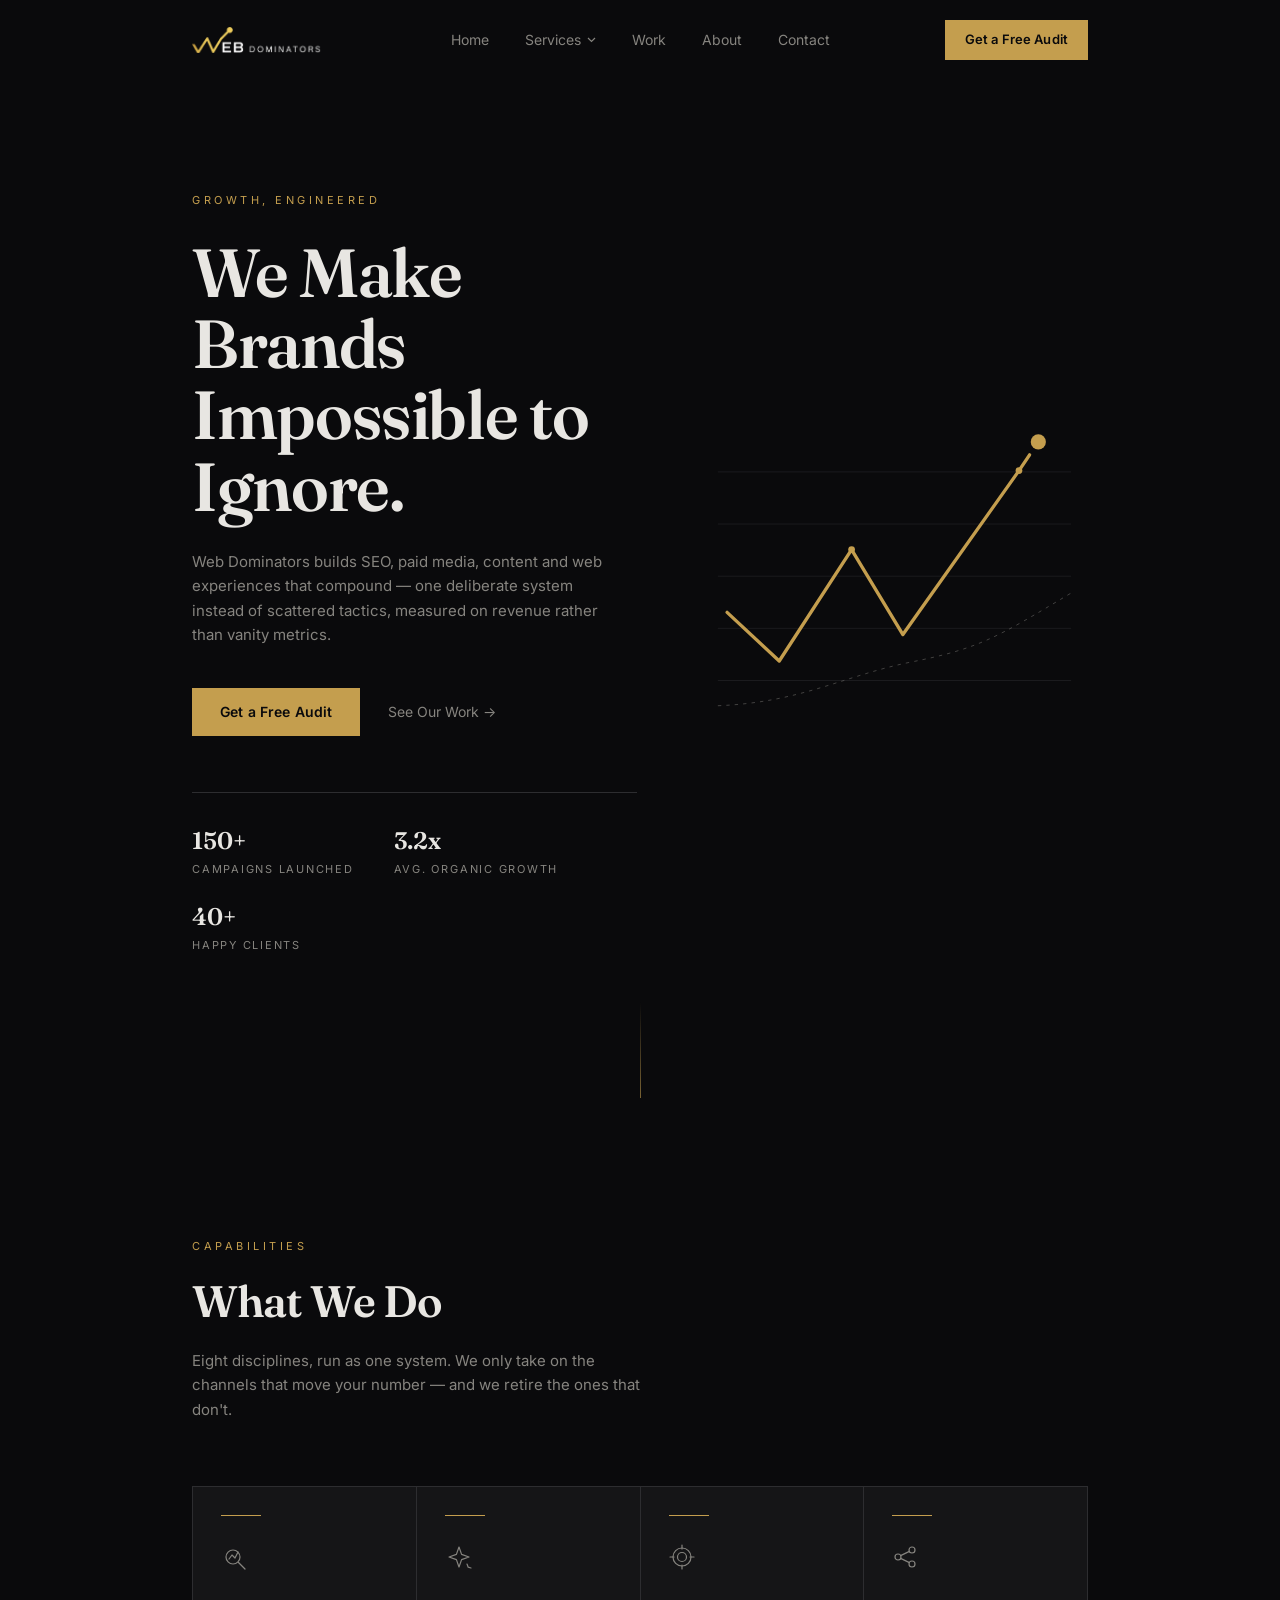
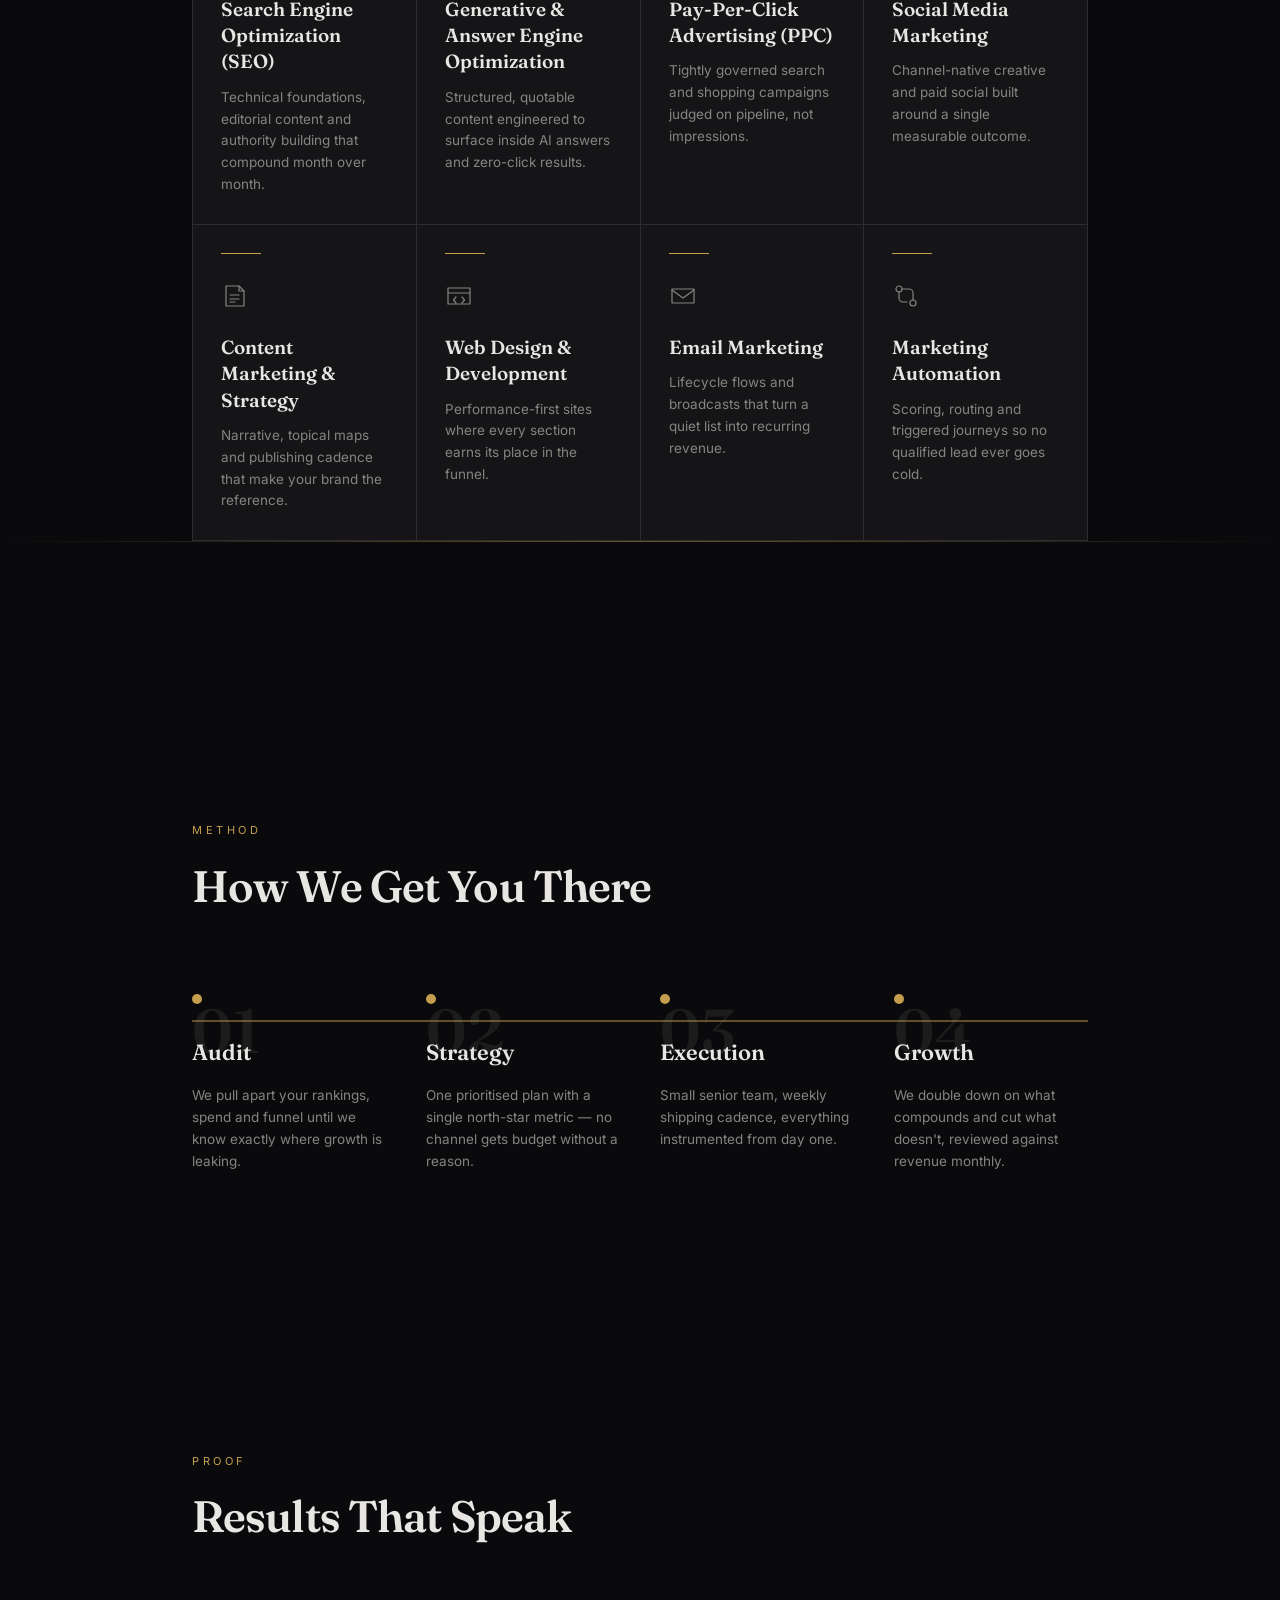
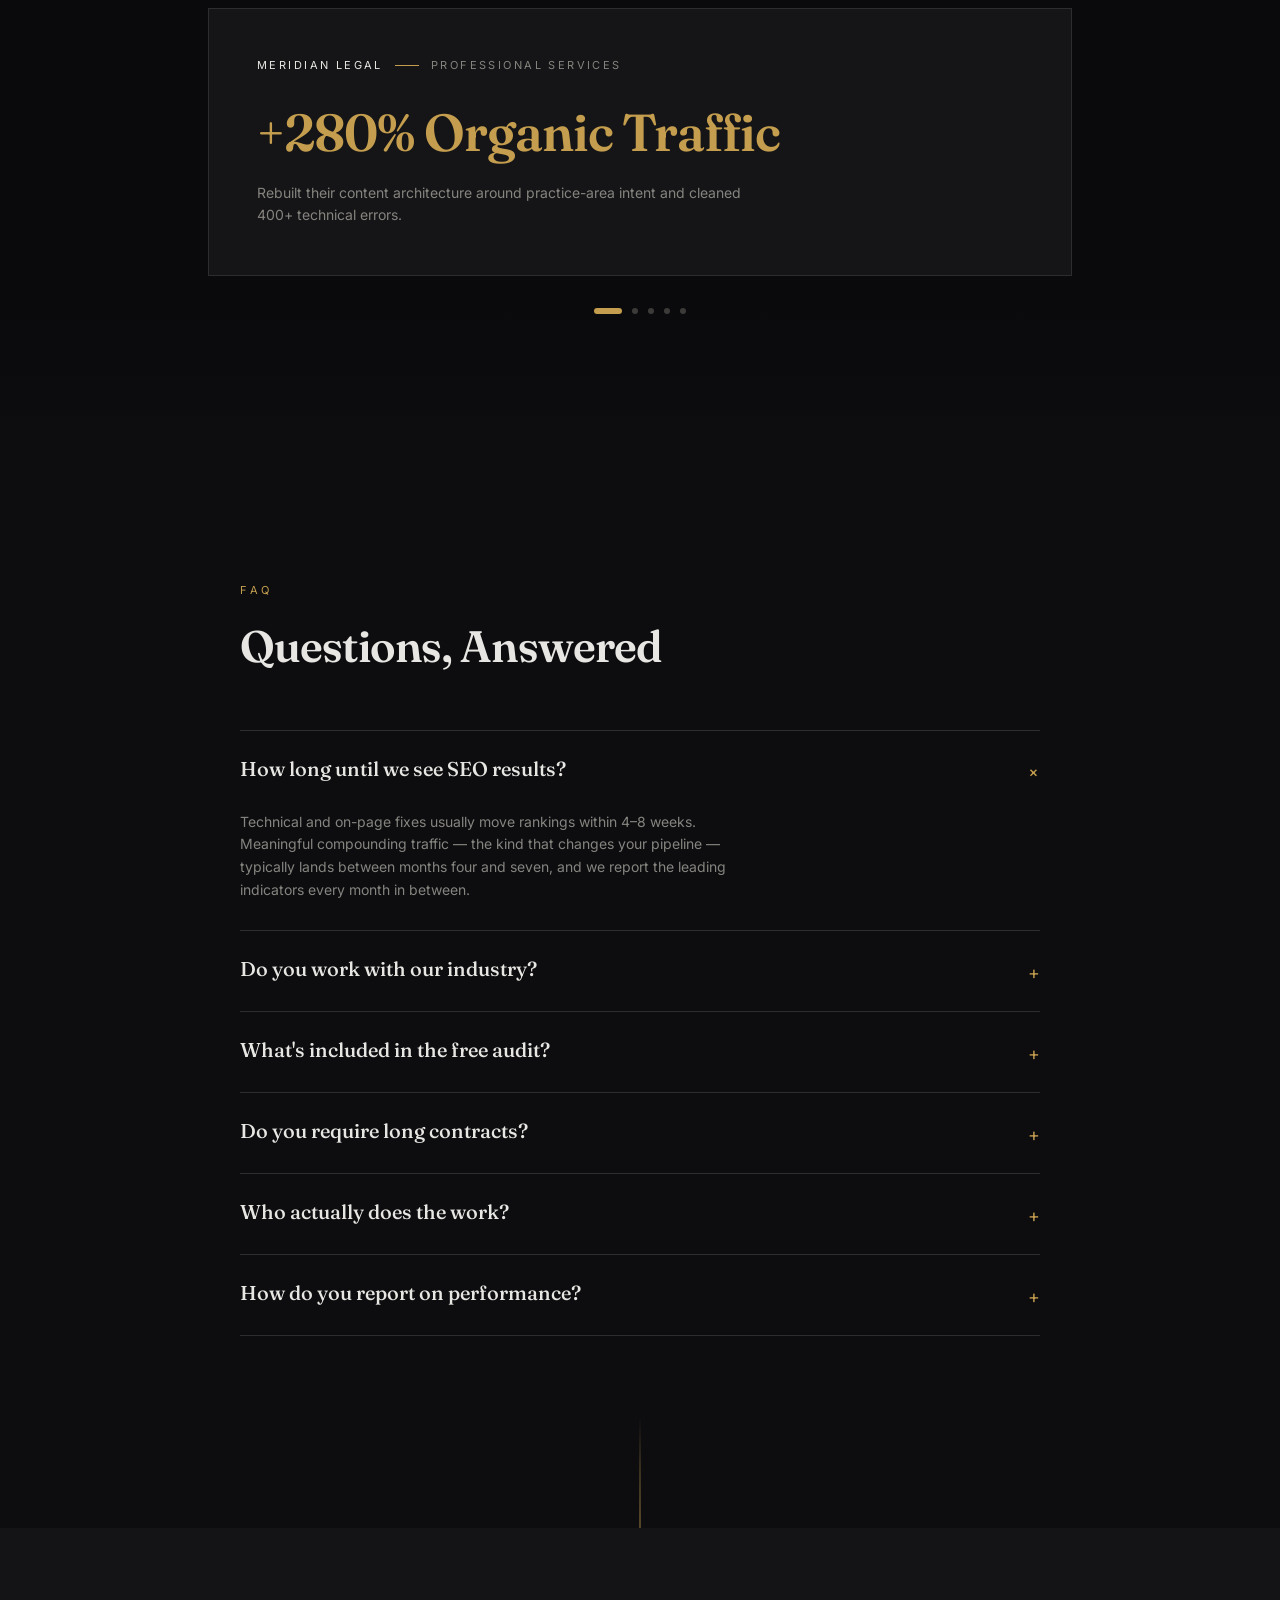
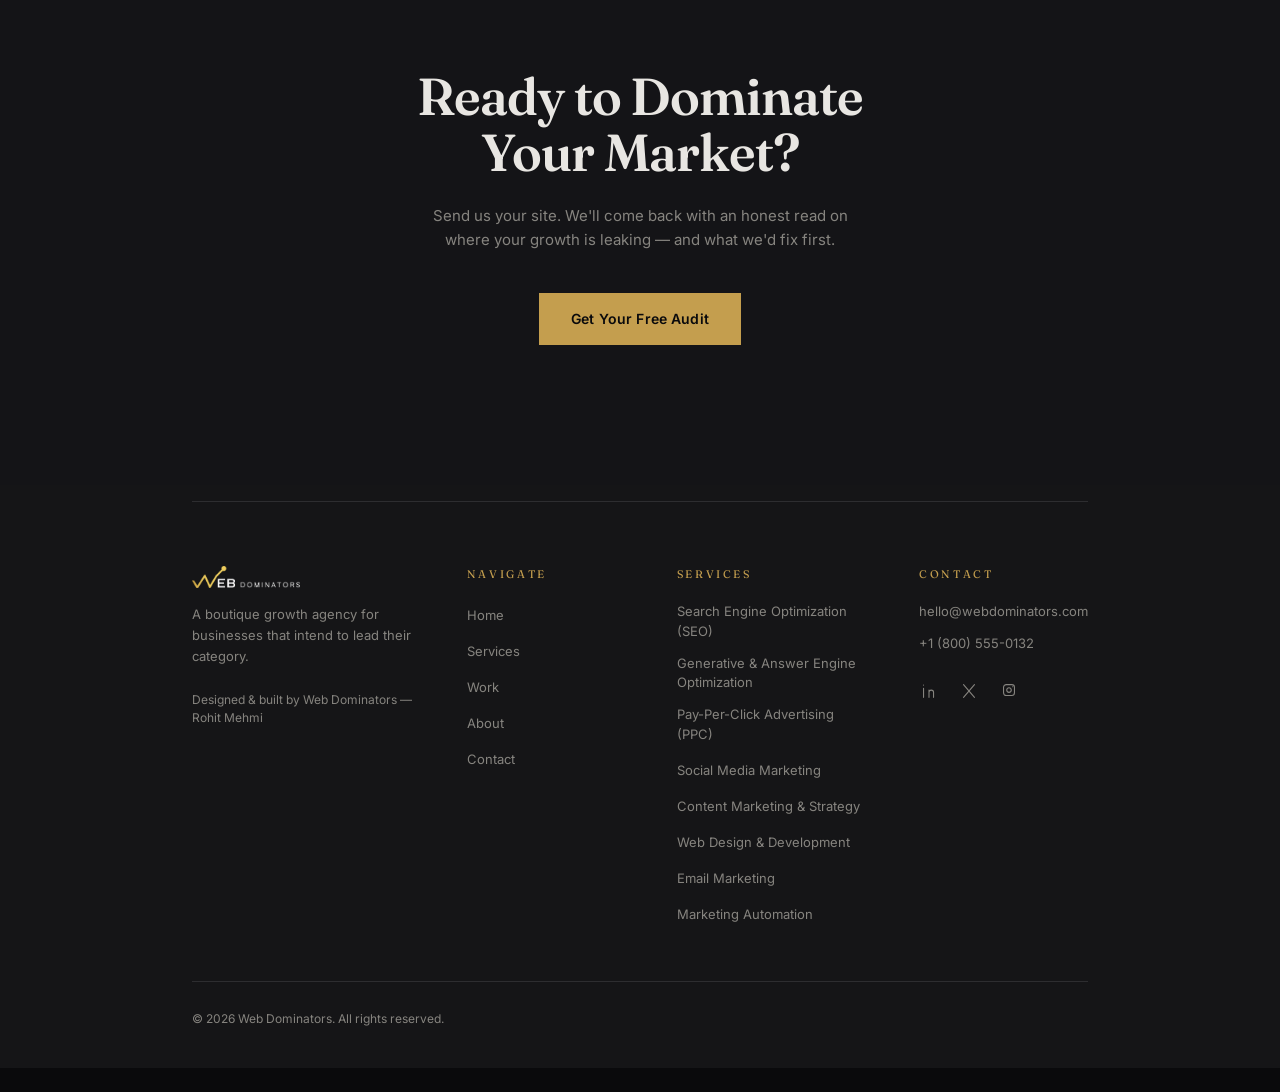
==== index.html @ 3f1adfbe "Update index.html" ====
<!DOCTYPE html>
<html lang="en">

<head>
  <meta charset="utf-8">
  <meta name="viewport" content="width=device-width, initial-scale=1">
  <script>
    (function() {
      try {
        var t = localStorage.getItem("wd-theme");
        if (t === "light") {
          document.documentElement.setAttribute("data-theme", "light");
        }
      } catch (e) {}
    })();
  </script>
  <link rel="stylesheet" href="styles.css">
  <link rel="stylesheet"
    href="https://fonts.googleapis.com/css2?family=Fraunces:opsz,wght@9..144,500;9..144,600;9..144,700&amp;family=Inter:wght@400;500;600&amp;display=swap">
  <title>Web Dominators — SEO, PPC &amp; Growth Marketing Agency</title>
  <meta name="author" content="Web Dominators">
  <meta property="og:type" content="website">
  <meta name="twitter:card" content="summary_large_image">
  <meta name="description"
    content="Web Dominators is a boutique digital marketing agency building SEO, paid media, content and web systems that compound into measurable revenue growth.">
  <meta property="og:title" content="Web Dominators — SEO, PPC &amp; Growth Marketing Agency">
  <meta property="og:description"
    content="Web Dominators is a boutique digital marketing agency building SEO, paid media, content and web systems that compound into measurable revenue growth.">
  <link rel="preconnect" href="https://fonts.googleapis.com">
  <link rel="preconnect" href="https://fonts.gstatic.com" crossorigin="anonymous">
  <link rel="icon" href="favicon.ico" type="image/x-icon">
</head>

<body>
  <div class="min-h-screen bg-background">
    <header id="site-header"
      class="fixed inset-x-0 top-0 z-50 transition-[background-color,border-color,backdrop-filter] duration-700 ease-expo border-b border-border/70 bg-[rgba(10,10,12,0.8)] backdrop-blur-xl">
      <div class="shell">
        <div
          class="shell-inner grid grid-cols-[minmax(0,1fr)_auto] items-center gap-4 py-4 md:grid-cols-[1fr_auto_1fr] md:py-5">
          <div class="enter min-w-0" style="animation-delay:80ms"><a href="#home"
              class="flex items-center gap-2.5 shrink-0"><img src="logo.png" alt="Web Dominators" width="119"
                height="26" style="height:26px;width:auto;flex-shrink:0;"></a></div>
          <nav class="hidden items-center gap-9 justify-self-center md:flex"><a href="#home"
              class="enter link-underline text-sm text-muted-foreground" style="animation-delay:160ms">Home</a>
            <div id="services-dropdown" class="enter relative" style="animation-delay:240ms"><button
                class="link-underline flex items-center gap-1.5 text-sm text-muted-foreground">Services<svg width="9"
                  height="6" viewBox="0 0 9 6" fill="none" aria-hidden="true">
                  <path d="M1 1l3.5 3.5L8 1" stroke="currentColor" stroke-width="1.2"></path>
                </svg></button>
              <div id="services-panel"
                class="absolute left-1/2 top-full w-[560px] -translate-x-1/2 pt-6 transition-all duration-500 ease-expo pointer-events-none translate-y-2 opacity-0">
                <div
                  class="grid grid-cols-2 gap-x-6 gap-y-1 rounded-md border border-border bg-surface/95 p-5 backdrop-blur-xl">
                  <a href="#services"
                    class="group rounded-sm px-3 py-2.5 transition-colors duration-500 ease-expo hover:bg-background/60"><span
                      class="block text-[13px] font-medium text-foreground">Search Engine Optimization (SEO)<span
                        class="mt-1 block h-px w-0 bg-accent transition-[width] duration-500 ease-expo group-hover:w-full"></span></span><span
                      class="mt-1 block text-[11.5px] text-muted-foreground">Rank higher, get found first</span></a><a
                    href="#services"
                    class="group rounded-sm px-3 py-2.5 transition-colors duration-500 ease-expo hover:bg-background/60"><span
                      class="block text-[13px] font-medium text-foreground">Generative &amp; Answer Engine
                      (GEO/AEO)<span
                        class="mt-1 block h-px w-0 bg-accent transition-[width] duration-500 ease-expo group-hover:w-full"></span></span><span
                      class="mt-1 block text-[11.5px] text-muted-foreground">Be the answer AI cites</span></a><a
                    href="#services"
                    class="group rounded-sm px-3 py-2.5 transition-colors duration-500 ease-expo hover:bg-background/60"><span
                      class="block text-[13px] font-medium text-foreground">Pay-Per-Click Advertising (PPC)<span
                        class="mt-1 block h-px w-0 bg-accent transition-[width] duration-500 ease-expo group-hover:w-full"></span></span><span
                      class="mt-1 block text-[11.5px] text-muted-foreground">Spend less, convert more</span></a><a
                    href="#services"
                    class="group rounded-sm px-3 py-2.5 transition-colors duration-500 ease-expo hover:bg-background/60"><span
                      class="block text-[13px] font-medium text-foreground">Social Media Marketing<span
                        class="mt-1 block h-px w-0 bg-accent transition-[width] duration-500 ease-expo group-hover:w-full"></span></span><span
                      class="mt-1 block text-[11.5px] text-muted-foreground">Attention that converts</span></a><a
                    href="#services"
                    class="group rounded-sm px-3 py-2.5 transition-colors duration-500 ease-expo hover:bg-background/60"><span
                      class="block text-[13px] font-medium text-foreground">Content Marketing &amp; Strategy<span
                        class="mt-1 block h-px w-0 bg-accent transition-[width] duration-500 ease-expo group-hover:w-full"></span></span><span
                      class="mt-1 block text-[11.5px] text-muted-foreground">Say something worth ranking</span></a><a
                    href="#services"
                    class="group rounded-sm px-3 py-2.5 transition-colors duration-500 ease-expo hover:bg-background/60"><span
                      class="block text-[13px] font-medium text-foreground">Web Design &amp; Development<span
                        class="mt-1 block h-px w-0 bg-accent transition-[width] duration-500 ease-expo group-hover:w-full"></span></span><span
                      class="mt-1 block text-[11.5px] text-muted-foreground">Fast, sharp, built to sell</span></a><a
                    href="#services"
                    class="group rounded-sm px-3 py-2.5 transition-colors duration-500 ease-expo hover:bg-background/60"><span
                      class="block text-[13px] font-medium text-foreground">Email Marketing<span
                        class="mt-1 block h-px w-0 bg-accent transition-[width] duration-500 ease-expo group-hover:w-full"></span></span><span
                      class="mt-1 block text-[11.5px] text-muted-foreground">Own the channel you rent least</span></a><a
                    href="#services"
                    class="group rounded-sm px-3 py-2.5 transition-colors duration-500 ease-expo hover:bg-background/60"><span
                      class="block text-[13px] font-medium text-foreground">Marketing Automation<span
                        class="mt-1 block h-px w-0 bg-accent transition-[width] duration-500 ease-expo group-hover:w-full"></span></span><span
                      class="mt-1 block text-[11.5px] text-muted-foreground">Let the system do the follow-up</span></a>
                </div>
              </div>
            </div><a href="#work" class="enter link-underline text-sm text-muted-foreground"
              style="animation-delay:320ms">Work</a><a href="#process"
              class="enter link-underline text-sm text-muted-foreground" style="animation-delay:400ms">About</a><a
              href="#contact" class="enter link-underline text-sm text-muted-foreground"
              style="animation-delay:480ms">Contact</a>
          </nav>
          <div class="hidden justify-self-end md:block"><a href="#contact"
              class="enter btn-gold inline-flex rounded-sm px-5 py-2.5 text-[13px]" style="animation-delay:560ms">Get a
              Free Audit</a></div><button id="mobile-menu-btn" aria-label="Menu"
            class="justify-self-end md:hidden"><span class="block h-px w-6 bg-foreground"></span><span
              class="mt-1.5 block h-px w-6 bg-foreground"></span></button>
        </div>
      </div>
      <div id="mobile-overlay"
        class="fixed inset-0 z-50 bg-background transition-transform duration-700 ease-expo md:hidden -translate-y-full">
        <div class="flex h-full flex-col px-6 py-5">
          <div class="flex items-center justify-between"><a href="#home" class="flex items-center gap-2.5 shrink-0"><img
                src="logo.png" alt="Web Dominators" width="119" height="26"
                style="height:26px;width:auto;flex-shrink:0;"></a><button id="mobile-close-btn" aria-label="Close menu"
              class="p-2"><svg width="18" height="18" viewBox="0 0 18 18" aria-hidden="true">
                <path d="M1 1l16 16M17 1L1 17" stroke="var(--foreground)" stroke-width="1.2"></path>
              </svg></button></div>
          <div class="mt-14 flex flex-col items-center gap-7 overflow-y-auto text-center"><a href="#home"
              class="font-display text-2xl">Home</a>
            <div class="w-full"><button id="mobile-acc-btn"
                class="mx-auto flex items-center gap-2 font-display text-2xl">Services<span id="mobile-acc-icon"
                  class="text-accent transition-transform duration-500 ease-expo ">+</span></button>
              <div id="mobile-acc-panel" class="grid transition-[grid-template-rows,opacity] duration-500 ease-expo"
                style="grid-template-rows:0fr;opacity:0">
                <div class="overflow-hidden">
                  <div class="flex flex-col gap-3 pt-5"><a href="#services" class="text-sm text-muted-foreground">Search
                      Engine Optimization (SEO)</a><a href="#services" class="text-sm text-muted-foreground">Generative
                      &amp; Answer Engine Optimization</a><a href="#services"
                      class="text-sm text-muted-foreground">Pay-Per-Click Advertising (PPC)</a><a href="#services"
                      class="text-sm text-muted-foreground">Social Media Marketing</a><a href="#services"
                      class="text-sm text-muted-foreground">Content Marketing &amp; Strategy</a><a href="#services"
                      class="text-sm text-muted-foreground">Web Design &amp; Development</a><a href="#services"
                      class="text-sm text-muted-foreground">Email Marketing</a><a href="#services"
                      class="text-sm text-muted-foreground">Marketing Automation</a></div>
                </div>
              </div>
            </div><a href="#work" class="font-display text-2xl">Work</a><a href="#process"
              class="font-display text-2xl">About</a><a href="#contact" class="font-display text-2xl">Contact</a><a
              href="#contact" class="btn-gold mt-4 rounded-sm px-6 py-3 text-sm">Get a Free Audit</a>
          </div>
        </div>
      </div>
    </header>
    <main>
      <section id="home" class="relative overflow-hidden pb-24 pt-36 lg:pb-36 lg:pt-48">
        <div class="shell">
          <div class="shell-inner grid items-center gap-16 lg:grid-cols-[minmax(0,1.15fr)_minmax(0,1fr)]">
            <div class="min-w-0">
              <p class="enter text-[11px] uppercase tracking-[0.32em] text-accent" style="animation-delay:120ms">Growth,
                engineered</p>
              <h1
                class="enter mt-7 font-display text-[42px] font-semibold leading-[1.05] tracking-[-0.02em] text-foreground sm:text-[56px] lg:text-[68px]"
                style="animation-delay:220ms">We Make Brands<br>Impossible to Ignore.</h1>
              <p class="enter mt-7 max-w-[46ch] text-[15px] leading-relaxed text-muted-foreground"
                style="animation-delay:340ms">Web Dominators builds SEO, paid media, content and web experiences that
                compound — one deliberate system instead of scattered tactics, measured on revenue rather than vanity
                metrics.</p>
              <div class="enter mt-10 flex flex-wrap items-center gap-7" style="animation-delay:460ms"><a
                  href="#contact" class="btn-gold rounded-sm px-7 py-3.5 text-sm">Get a Free Audit</a><a href="#work"
                  class="link-underline text-sm text-muted-foreground">See Our Work →</a></div>
              <div class="enter mt-14 flex flex-wrap items-end gap-x-10 gap-y-6 border-t border-border pt-8"
                style="animation-delay:580ms">
                <div><span id="stat-0" class="font-display text-2xl font-semibold text-foreground" data-target="150"
                    data-suffix="+" data-decimals="0">0+</span>
                  <p class="mt-1 text-[11px] uppercase tracking-[0.16em] text-muted-foreground">Campaigns Launched</p>
                </div>
                <div><span id="stat-1" class="font-display text-2xl font-semibold text-foreground" data-target="3.2"
                    data-suffix="x" data-decimals="1">0x</span>
                  <p class="mt-1 text-[11px] uppercase tracking-[0.16em] text-muted-foreground">Avg. Organic Growth</p>
                </div>
                <div><span id="stat-2" class="font-display text-2xl font-semibold text-foreground" data-target="40"
                    data-suffix="+" data-decimals="0">0+</span>
                  <p class="mt-1 text-[11px] uppercase tracking-[0.16em] text-muted-foreground">Happy Clients</p>
                </div>
              </div>
            </div>
            <div class="relative hidden lg:block"><svg viewBox="0 0 460 380" class="w-full" role="img"
                aria-label="Growth curve">
                <line x1="20" x2="440" y1="70" y2="70" stroke="var(--border)" stroke-width="0.6"></line>
                <line x1="20" x2="440" y1="132" y2="132" stroke="var(--border)" stroke-width="0.6"></line>
                <line x1="20" x2="440" y1="194" y2="194" stroke="var(--border)" stroke-width="0.6"></line>
                <line x1="20" x2="440" y1="256" y2="256" stroke="var(--border)" stroke-width="0.6"></line>
                <line x1="20" x2="440" y1="318" y2="318" stroke="var(--border)" stroke-width="0.6"></line>
                <path id="hero-draw-path" d="M31 237.0 L93 294.8 L179 162.4 L240 263.4 L378 68.5 L401 34.4" fill="none"
                  stroke="var(--accent)" stroke-width="4" stroke-linecap="round" stroke-linejoin="round"
                  class="draw-line" style="--len: 622px; transition-duration: 2.9s;"></path>
                <path d="M20 348 C 120 344, 170 312, 250 296 S 350 268, 440 214" fill="none" stroke="var(--muted-text)"
                  stroke-width="1" stroke-dasharray="4 6" opacity="0.55"></path>
                <circle cx="179" cy="162.4" r="4" fill="var(--accent)"
                  style="animation:dotPulse 3.2s var(--ease-expo) 0s infinite"></circle>
                <circle cx="378" cy="68.5" r="4" fill="var(--accent)"
                  style="animation:dotPulse 3.9000000000000004s var(--ease-expo) 0.4s infinite"></circle>
                <circle cx="401" cy="34.4" r="9" fill="var(--accent)"
                  style="animation:dotPulse 4.6s var(--ease-expo) 0.8s infinite"></circle>
              </svg></div>
          </div>
        </div>
        <div aria-hidden="true"
          class="pointer-events-none absolute inset-x-0 bottom-0 mx-auto h-24 w-px bg-gradient-to-b from-transparent to-accent/60">
        </div>
      </section>
      <section id="services" class="section-y relative">
        <div class="shell">
          <div class="shell-inner">
            <div class="max-w-2xl">
              <p class="text-[11px] uppercase tracking-[0.32em] text-accent">Capabilities</p>
              <h2 class="mt-5 font-display text-[34px] font-semibold leading-tight tracking-[-0.02em] sm:text-[44px]">
                What We Do</h2>
              <p class="mt-5 max-w-[52ch] text-[15px] leading-relaxed text-muted-foreground">Eight disciplines, run as
                one system. We only take on the channels that move your number — and we retire the ones that don't.</p>
            </div>
            <div id="services-reveal"
              class="mt-16 grid gap-px border border-border bg-border sm:grid-cols-2 lg:grid-cols-4">
              <article
                class="rise group relative bg-surface p-7 transition-colors duration-700 ease-expo hover:bg-[#17171b]"
                style="transition-delay:0ms"><span
                  class="block h-px w-10 bg-accent transition-[width] duration-700 ease-expo group-hover:w-20"></span><svg
                  viewBox="0 0 28 28"
                  class="mt-7 h-7 w-7 text-muted-foreground transition-colors duration-700 ease-expo group-hover:text-accent"
                  fill="none" stroke="currentColor" stroke-width="1.2" stroke-linecap="round" stroke-linejoin="round"
                  aria-hidden="true">
                  <g>
                    <circle cx="12" cy="13" r="7"></circle>
                    <path d="M17.5 18.5L24 25"></path>
                    <path d="M8 15l3-4 3 3 3-6"></path>
                  </g>
                </svg>
                <h3 class="mt-6 font-display text-[19px] font-semibold leading-snug text-foreground">Search Engine
                  Optimization (SEO)</h3>
                <p class="mt-3 text-[13.5px] leading-relaxed text-muted-foreground">Technical foundations, editorial
                  content and authority building that compound month over month.</p>
              </article>
              <article
                class="rise group relative bg-surface p-7 transition-colors duration-700 ease-expo hover:bg-[#17171b]"
                style="transition-delay:60ms"><span
                  class="block h-px w-10 bg-accent transition-[width] duration-700 ease-expo group-hover:w-20"></span><svg
                  viewBox="0 0 28 28"
                  class="mt-7 h-7 w-7 text-muted-foreground transition-colors duration-700 ease-expo group-hover:text-accent"
                  fill="none" stroke="currentColor" stroke-width="1.2" stroke-linecap="round" stroke-linejoin="round"
                  aria-hidden="true">
                  <g>
                    <path d="M14 3l2.6 7.4L24 13l-7.4 2.6L14 23l-2.6-7.4L4 13l7.4-2.6z"></path>
                    <path d="M22 20l1.2 3.2L26 24"></path>
                  </g>
                </svg>
                <h3 class="mt-6 font-display text-[19px] font-semibold leading-snug text-foreground">Generative &amp;
                  Answer Engine Optimization</h3>
                <p class="mt-3 text-[13.5px] leading-relaxed text-muted-foreground">Structured, quotable content
                  engineered to surface inside AI answers and zero-click results.</p>
              </article>
              <article
                class="rise group relative bg-surface p-7 transition-colors duration-700 ease-expo hover:bg-[#17171b]"
                style="transition-delay:120ms"><span
                  class="block h-px w-10 bg-accent transition-[width] duration-700 ease-expo group-hover:w-20"></span><svg
                  viewBox="0 0 28 28"
                  class="mt-7 h-7 w-7 text-muted-foreground transition-colors duration-700 ease-expo group-hover:text-accent"
                  fill="none" stroke="currentColor" stroke-width="1.2" stroke-linecap="round" stroke-linejoin="round"
                  aria-hidden="true">
                  <g>
                    <circle cx="13" cy="13" r="9"></circle>
                    <circle cx="13" cy="13" r="4.5"></circle>
                    <path d="M13 1v4M13 21v4M1 13h4M21 13h4"></path>
                  </g>
                </svg>
                <h3 class="mt-6 font-display text-[19px] font-semibold leading-snug text-foreground">Pay-Per-Click
                  Advertising (PPC)</h3>
                <p class="mt-3 text-[13.5px] leading-relaxed text-muted-foreground">Tightly governed search and shopping
                  campaigns judged on pipeline, not impressions.</p>
              </article>
              <article
                class="rise group relative bg-surface p-7 transition-colors duration-700 ease-expo hover:bg-[#17171b]"
                style="transition-delay:180ms"><span
                  class="block h-px w-10 bg-accent transition-[width] duration-700 ease-expo group-hover:w-20"></span><svg
                  viewBox="0 0 28 28"
                  class="mt-7 h-7 w-7 text-muted-foreground transition-colors duration-700 ease-expo group-hover:text-accent"
                  fill="none" stroke="currentColor" stroke-width="1.2" stroke-linecap="round" stroke-linejoin="round"
                  aria-hidden="true">
                  <g>
                    <circle cx="6" cy="13" r="3"></circle>
                    <circle cx="20" cy="6" r="3"></circle>
                    <circle cx="20" cy="20" r="3"></circle>
                    <path d="M8.6 11.6L17.4 7.4M8.6 14.4l8.8 4.2"></path>
                  </g>
                </svg>
                <h3 class="mt-6 font-display text-[19px] font-semibold leading-snug text-foreground">Social Media
                  Marketing</h3>
                <p class="mt-3 text-[13.5px] leading-relaxed text-muted-foreground">Channel-native creative and paid
                  social built around a single measurable outcome.</p>
              </article>
              <article
                class="rise group relative bg-surface p-7 transition-colors duration-700 ease-expo hover:bg-[#17171b]"
                style="transition-delay:240ms"><span
                  class="block h-px w-10 bg-accent transition-[width] duration-700 ease-expo group-hover:w-20"></span><svg
                  viewBox="0 0 28 28"
                  class="mt-7 h-7 w-7 text-muted-foreground transition-colors duration-700 ease-expo group-hover:text-accent"
                  fill="none" stroke="currentColor" stroke-width="1.2" stroke-linecap="round" stroke-linejoin="round"
                  aria-hidden="true">
                  <g>
                    <path d="M5 4h13l5 5v15H5z"></path>
                    <path d="M18 4v5h5"></path>
                    <path d="M9 13h9M9 17h9M9 20h5"></path>
                  </g>
                </svg>
                <h3 class="mt-6 font-display text-[19px] font-semibold leading-snug text-foreground">Content Marketing
                  &amp; Strategy</h3>
                <p class="mt-3 text-[13.5px] leading-relaxed text-muted-foreground">Narrative, topical maps and
                  publishing cadence that make your brand the reference.</p>
              </article>
              <article
                class="rise group relative bg-surface p-7 transition-colors duration-700 ease-expo hover:bg-[#17171b]"
                style="transition-delay:300ms"><span
                  class="block h-px w-10 bg-accent transition-[width] duration-700 ease-expo group-hover:w-20"></span><svg
                  viewBox="0 0 28 28"
                  class="mt-7 h-7 w-7 text-muted-foreground transition-colors duration-700 ease-expo group-hover:text-accent"
                  fill="none" stroke="currentColor" stroke-width="1.2" stroke-linecap="round" stroke-linejoin="round"
                  aria-hidden="true">
                  <g>
                    <path d="M3 6h22v16H3z"></path>
                    <path d="M3 11h22"></path>
                    <path d="M11 15l-2.5 3L11 21M17 15l2.5 3L17 21"></path>
                  </g>
                </svg>
                <h3 class="mt-6 font-display text-[19px] font-semibold leading-snug text-foreground">Web Design &amp;
                  Development</h3>
                <p class="mt-3 text-[13.5px] leading-relaxed text-muted-foreground">Performance-first sites where every
                  section earns its place in the funnel.</p>
              </article>
              <article
                class="rise group relative bg-surface p-7 transition-colors duration-700 ease-expo hover:bg-[#17171b]"
                style="transition-delay:360ms"><span
                  class="block h-px w-10 bg-accent transition-[width] duration-700 ease-expo group-hover:w-20"></span><svg
                  viewBox="0 0 28 28"
                  class="mt-7 h-7 w-7 text-muted-foreground transition-colors duration-700 ease-expo group-hover:text-accent"
                  fill="none" stroke="currentColor" stroke-width="1.2" stroke-linecap="round" stroke-linejoin="round"
                  aria-hidden="true">
                  <g>
                    <path d="M3 7h22v14H3z"></path>
                    <path d="M3 8l11 8 11-8"></path>
                  </g>
                </svg>
                <h3 class="mt-6 font-display text-[19px] font-semibold leading-snug text-foreground">Email Marketing
                </h3>
                <p class="mt-3 text-[13.5px] leading-relaxed text-muted-foreground">Lifecycle flows and broadcasts that
                  turn a quiet list into recurring revenue.</p>
              </article>
              <article
                class="rise group relative bg-surface p-7 transition-colors duration-700 ease-expo hover:bg-[#17171b]"
                style="transition-delay:420ms"><span
                  class="block h-px w-10 bg-accent transition-[width] duration-700 ease-expo group-hover:w-20"></span><svg
                  viewBox="0 0 28 28"
                  class="mt-7 h-7 w-7 text-muted-foreground transition-colors duration-700 ease-expo group-hover:text-accent"
                  fill="none" stroke="currentColor" stroke-width="1.2" stroke-linecap="round" stroke-linejoin="round"
                  aria-hidden="true">
                  <g>
                    <circle cx="7" cy="7" r="3"></circle>
                    <circle cx="21" cy="21" r="3"></circle>
                    <path d="M10 7h7a4 4 0 014 4v7"></path>
                    <path d="M7 10v6a4 4 0 004 4h4"></path>
                  </g>
                </svg>
                <h3 class="mt-6 font-display text-[19px] font-semibold leading-snug text-foreground">Marketing
                  Automation</h3>
                <p class="mt-3 text-[13.5px] leading-relaxed text-muted-foreground">Scoring, routing and triggered
                  journeys so no qualified lead ever goes cold.</p>
              </article>
            </div>
          </div>
        </div>
        <div class="mt-0 h-px w-full bg-gradient-to-r from-transparent via-accent/50 to-transparent"></div>
      </section>
      <section id="process" class="section-y">
        <div class="shell">
          <div class="shell-inner">
            <div class="max-w-2xl">
              <p class="text-[11px] uppercase tracking-[0.32em] text-accent">Method</p>
              <h2 class="mt-5 font-display text-[34px] font-semibold leading-tight tracking-[-0.02em] sm:text-[44px]">
                How We Get You There</h2>
            </div>
            <div id="process-reveal" class="relative mt-20"><svg
                class="absolute left-0 top-[26px] hidden w-full lg:block" height="2" viewBox="0 0 1000 2"
                preserveAspectRatio="none" aria-hidden="true">
                <line id="process-draw-line" x1="0" y1="1" x2="1000" y2="1" stroke="var(--accent)" stroke-width="1"
                  class="draw-line" style="--len: 1000px;"></line>
              </svg><span id="process-mobile-bar" aria-hidden="true"
                class="absolute left-[5px] top-0 w-px origin-top bg-accent/70 transition-transform duration-[2200ms] ease-expo lg:hidden"
                style="height: 100%; transform: scaleY(0);"></span>
              <div class="grid gap-14 lg:grid-cols-4 lg:gap-10">
                <div class="rise relative pl-8 lg:pl-0" style="transition-delay:300ms"><span
                    class="absolute left-0 top-[7px] h-2.5 w-2.5 -translate-x-[3px] rounded-full bg-accent lg:relative lg:left-auto lg:top-auto lg:mb-8 lg:block lg:translate-x-0"></span>
                  <div class="relative"><span
                      class="pointer-events-none absolute -top-9 left-0 font-display text-[62px] font-semibold leading-none text-muted-foreground/15">01</span>
                    <h3 class="relative font-display text-[22px] font-semibold text-foreground">Audit</h3>
                  </div>
                  <p class="mt-4 max-w-[34ch] text-[13.5px] leading-relaxed text-muted-foreground">We pull apart your
                    rankings, spend and funnel until we know exactly where growth is leaking.</p>
                </div>
                <div class="rise relative pl-8 lg:pl-0" style="transition-delay:620ms"><span
                    class="absolute left-0 top-[7px] h-2.5 w-2.5 -translate-x-[3px] rounded-full bg-accent lg:relative lg:left-auto lg:top-auto lg:mb-8 lg:block lg:translate-x-0"></span>
                  <div class="relative"><span
                      class="pointer-events-none absolute -top-9 left-0 font-display text-[62px] font-semibold leading-none text-muted-foreground/15">02</span>
                    <h3 class="relative font-display text-[22px] font-semibold text-foreground">Strategy</h3>
                  </div>
                  <p class="mt-4 max-w-[34ch] text-[13.5px] leading-relaxed text-muted-foreground">One prioritised plan
                    with a single north-star metric — no channel gets budget without a reason.</p>
                </div>
                <div class="rise relative pl-8 lg:pl-0" style="transition-delay:940ms"><span
                    class="absolute left-0 top-[7px] h-2.5 w-2.5 -translate-x-[3px] rounded-full bg-accent lg:relative lg:left-auto lg:top-auto lg:mb-8 lg:block lg:translate-x-0"></span>
                  <div class="relative"><span
                      class="pointer-events-none absolute -top-9 left-0 font-display text-[62px] font-semibold leading-none text-muted-foreground/15">03</span>
                    <h3 class="relative font-display text-[22px] font-semibold text-foreground">Execution</h3>
                  </div>
                  <p class="mt-4 max-w-[34ch] text-[13.5px] leading-relaxed text-muted-foreground">Small senior team,
                    weekly shipping cadence, everything instrumented from day one.</p>
                </div>
                <div class="rise relative pl-8 lg:pl-0" style="transition-delay:1260ms"><span
                    class="absolute left-0 top-[7px] h-2.5 w-2.5 -translate-x-[3px] rounded-full bg-accent lg:relative lg:left-auto lg:top-auto lg:mb-8 lg:block lg:translate-x-0"></span>
                  <div class="relative"><span
                      class="pointer-events-none absolute -top-9 left-0 font-display text-[62px] font-semibold leading-none text-muted-foreground/15">04</span>
                    <h3 class="relative font-display text-[22px] font-semibold text-foreground">Growth</h3>
                  </div>
                  <p class="mt-4 max-w-[34ch] text-[13.5px] leading-relaxed text-muted-foreground">We double down on
                    what compounds and cut what doesn't, reviewed against revenue monthly.</p>
                </div>
              </div>
            </div>
          </div>
        </div>
      </section>
      <section id="work" class="section-y relative">
        <div
          class="pointer-events-none absolute inset-x-0 bottom-0 h-40 bg-gradient-to-b from-transparent to-[#0d0d10]">
        </div>
        <div class="shell relative">
          <div class="shell-inner">
            <div class="max-w-2xl">
              <p class="text-[11px] uppercase tracking-[0.32em] text-accent">Proof</p>
              <h2 class="mt-5 font-display text-[34px] font-semibold leading-tight tracking-[-0.02em] sm:text-[44px]">
                Results That Speak</h2>
            </div>
            <div id="results-reveal" class="rise group relative mt-16">
              <div class="overflow-hidden">
                <div id="results-track" class="flex transition-transform duration-[900ms] ease-expo"
                  style="transform:translateX(calc(0% + 0px))">
                  <article
                    class="results-slide w-full shrink-0 px-0 transition-opacity duration-[900ms] ease-expo sm:px-4 opacity-100"
                    data-idx="0">
                    <div class="border border-border bg-surface p-8 sm:p-12">
                      <div
                        class="flex flex-wrap items-center gap-3 text-[11px] uppercase tracking-[0.22em] text-muted-foreground">
                        <span class="text-foreground">Meridian Legal</span><span
                          class="h-px w-6 bg-accent"></span><span>Professional Services</span></div>
                      <p
                        class="mt-8 font-display text-[36px] font-semibold leading-none tracking-[-0.02em] text-accent sm:text-[52px]">
                        +280% Organic Traffic</p>
                      <p class="mt-6 max-w-[54ch] text-[14px] leading-relaxed text-muted-foreground">Rebuilt their
                        content architecture around practice-area intent and cleaned 400+ technical errors.</p>
                    </div>
                  </article>
                  <article
                    class="results-slide w-full shrink-0 px-0 transition-opacity duration-[900ms] ease-expo sm:px-4 opacity-30"
                    data-idx="1">
                    <div class="border border-border bg-surface p-8 sm:p-12">
                      <div
                        class="flex flex-wrap items-center gap-3 text-[11px] uppercase tracking-[0.22em] text-muted-foreground">
                        <span class="text-foreground">Northbay Interiors</span><span
                          class="h-px w-6 bg-accent"></span><span>Retail &amp; E-commerce</span></div>
                      <p
                        class="mt-8 font-display text-[36px] font-semibold leading-none tracking-[-0.02em] text-accent sm:text-[52px]">
                        4.6x Return on Ad Spend</p>
                      <p class="mt-6 max-w-[54ch] text-[14px] leading-relaxed text-muted-foreground">Consolidated nine
                        bloated campaigns into three, then rewrote the entire shopping feed.</p>
                    </div>
                  </article>
                  <article
                    class="results-slide w-full shrink-0 px-0 transition-opacity duration-[900ms] ease-expo sm:px-4 opacity-30"
                    data-idx="2">
                    <div class="border border-border bg-surface p-8 sm:p-12">
                      <div
                        class="flex flex-wrap items-center gap-3 text-[11px] uppercase tracking-[0.22em] text-muted-foreground">
                        <span class="text-foreground">Vantage Health</span><span
                          class="h-px w-6 bg-accent"></span><span>Healthcare</span></div>
                      <p
                        class="mt-8 font-display text-[36px] font-semibold leading-none tracking-[-0.02em] text-accent sm:text-[52px]">
                        -52% Cost Per Lead</p>
                      <p class="mt-6 max-w-[54ch] text-[14px] leading-relaxed text-muted-foreground">Landing page
                        overhaul plus intent-tiered bidding cut wasted spend within two cycles.</p>
                    </div>
                  </article>
                  <article
                    class="results-slide w-full shrink-0 px-0 transition-opacity duration-[900ms] ease-expo sm:px-4 opacity-30"
                    data-idx="3">
                    <div class="border border-border bg-surface p-8 sm:p-12">
                      <div
                        class="flex flex-wrap items-center gap-3 text-[11px] uppercase tracking-[0.22em] text-muted-foreground">
                        <span class="text-foreground">Kilnworks</span><span
                          class="h-px w-6 bg-accent"></span><span>Manufacturing</span></div>
                      <p
                        class="mt-8 font-display text-[36px] font-semibold leading-none tracking-[-0.02em] text-accent sm:text-[52px]">
                        +340 Qualified Leads</p>
                      <p class="mt-6 max-w-[54ch] text-[14px] leading-relaxed text-muted-foreground">Answer-engine
                        optimised spec content now cited across AI search for their category.</p>
                    </div>
                  </article>
                  <article
                    class="results-slide w-full shrink-0 px-0 transition-opacity duration-[900ms] ease-expo sm:px-4 opacity-30"
                    data-idx="4">
                    <div class="border border-border bg-surface p-8 sm:p-12">
                      <div
                        class="flex flex-wrap items-center gap-3 text-[11px] uppercase tracking-[0.22em] text-muted-foreground">
                        <span class="text-foreground">Ardent Studio</span><span
                          class="h-px w-6 bg-accent"></span><span>Creative Agency</span></div>
                      <p
                        class="mt-8 font-display text-[36px] font-semibold leading-none tracking-[-0.02em] text-accent sm:text-[52px]">
                        2.9x Pipeline Value</p>
                      <p class="mt-6 max-w-[54ch] text-[14px] leading-relaxed text-muted-foreground">Lifecycle email and
                        automation turned a dormant 12k list into their best channel.</p>
                    </div>
                  </article>
                </div>
              </div><button id="results-prev" aria-label="Previous result"
                class="absolute left-0 top-1/2 hidden -translate-y-1/2 border border-border bg-background/80 px-3 py-4 text-muted-foreground opacity-0 transition-all duration-500 ease-expo hover:text-accent group-hover:opacity-100 sm:block">←</button><button
                id="results-next" aria-label="Next result"
                class="absolute right-0 top-1/2 hidden -translate-y-1/2 border border-border bg-background/80 px-3 py-4 text-muted-foreground opacity-0 transition-all duration-500 ease-expo hover:text-accent group-hover:opacity-100 sm:block">→</button>
              <div id="results-dots" class="mt-8 flex justify-center gap-2.5"><button aria-label="Show Meridian Legal"
                  data-idx="0"
                  class="results-dot h-1.5 rounded-full transition-all duration-700 ease-expo w-7 bg-accent"></button><button
                  aria-label="Show Northbay Interiors" data-idx="1"
                  class="results-dot h-1.5 rounded-full transition-all duration-700 ease-expo w-1.5 bg-muted-foreground/40 hover:bg-accent/60"></button><button
                  aria-label="Show Vantage Health" data-idx="2"
                  class="results-dot h-1.5 rounded-full transition-all duration-700 ease-expo w-1.5 bg-muted-foreground/40 hover:bg-accent/60"></button><button
                  aria-label="Show Kilnworks" data-idx="3"
                  class="results-dot h-1.5 rounded-full transition-all duration-700 ease-expo w-1.5 bg-muted-foreground/40 hover:bg-accent/60"></button><button
                  aria-label="Show Ardent Studio" data-idx="4"
                  class="results-dot h-1.5 rounded-full transition-all duration-700 ease-expo w-1.5 bg-muted-foreground/40 hover:bg-accent/60"></button>
              </div>
            </div>
          </div>
        </div>
      </section>
      <section class="relative bg-[#0d0d10] pb-40 pt-24 lg:pb-48 lg:pt-32">
        <div class="shell">
          <div class="shell-inner">
            <div class="mx-auto max-w-[800px]">
              <p class="text-[11px] uppercase tracking-[0.32em] text-accent">FAQ</p>
              <h2 class="mt-5 font-display text-[34px] font-semibold leading-tight tracking-[-0.02em] sm:text-[44px]">
                Questions, Answered</h2>
              <div id="faq-reveal" class="mt-14 border-t border-border">
                <div class="faq-item rise border-b border-border" data-idx="0" style="transition-delay:0ms"><button
                    data-idx="0"
                    class="faq-btn group flex w-full items-start justify-between gap-6 py-6 text-left"><span
                      class="font-display text-[18px] font-medium leading-snug text-foreground transition-colors duration-500 ease-expo group-hover:text-accent sm:text-[20px]">How
                      long until we see SEO results?</span><span
                      class="faq-icon mt-1 shrink-0 text-lg text-accent transition-transform duration-500 ease-expo rotate-[135deg]"
                      data-idx="0">+</span></button>
                  <div class="faq-panel grid transition-[grid-template-rows,opacity] duration-[350ms] ease-expo"
                    data-idx="0" style="grid-template-rows:1fr;opacity:1">
                    <div class="overflow-hidden">
                      <p class="max-w-[62ch] pb-7 pr-10 text-[14px] leading-relaxed text-muted-foreground">Technical and
                        on-page fixes usually move rankings within 4–8 weeks. Meaningful compounding traffic — the kind
                        that changes your pipeline — typically lands between months four and seven, and we report the
                        leading indicators every month in between.</p>
                    </div>
                  </div>
                </div>
                <div class="faq-item rise border-b border-border" data-idx="1" style="transition-delay:70ms"><button
                    data-idx="1"
                    class="faq-btn group flex w-full items-start justify-between gap-6 py-6 text-left"><span
                      class="font-display text-[18px] font-medium leading-snug text-foreground transition-colors duration-500 ease-expo group-hover:text-accent sm:text-[20px]">Do
                      you work with our industry?</span><span
                      class="faq-icon mt-1 shrink-0 text-lg text-accent transition-transform duration-500 ease-expo"
                      data-idx="1">+</span></button>
                  <div class="faq-panel grid transition-[grid-template-rows,opacity] duration-[350ms] ease-expo"
                    data-idx="1" style="grid-template-rows:0fr;opacity:0">
                    <div class="overflow-hidden">
                      <p class="max-w-[62ch] pb-7 pr-10 text-[14px] leading-relaxed text-muted-foreground">We work
                        across professional services, healthcare, manufacturing, e-commerce and B2B software. If we
                        haven't run your category before we'll say so in the audit and tell you whether a specialist
                        would serve you better.</p>
                    </div>
                  </div>
                </div>
                <div class="faq-item rise border-b border-border" data-idx="2" style="transition-delay:140ms"><button
                    data-idx="2"
                    class="faq-btn group flex w-full items-start justify-between gap-6 py-6 text-left"><span
                      class="font-display text-[18px] font-medium leading-snug text-foreground transition-colors duration-500 ease-expo group-hover:text-accent sm:text-[20px]">What's
                      included in the free audit?</span><span
                      class="faq-icon mt-1 shrink-0 text-lg text-accent transition-transform duration-500 ease-expo"
                      data-idx="2">+</span></button>
                  <div class="faq-panel grid transition-[grid-template-rows,opacity] duration-[350ms] ease-expo"
                    data-idx="2" style="grid-template-rows:0fr;opacity:0">
                    <div class="overflow-hidden">
                      <p class="max-w-[62ch] pb-7 pr-10 text-[14px] leading-relaxed text-muted-foreground">A technical
                        crawl, keyword and answer-engine visibility gap analysis, paid account review, competitor
                        benchmark and a prioritised 90-day plan. You keep the document whether or not you work with us.
                      </p>
                    </div>
                  </div>
                </div>
                <div class="faq-item rise border-b border-border" data-idx="3" style="transition-delay:210ms"><button
                    data-idx="3"
                    class="faq-btn group flex w-full items-start justify-between gap-6 py-6 text-left"><span
                      class="font-display text-[18px] font-medium leading-snug text-foreground transition-colors duration-500 ease-expo group-hover:text-accent sm:text-[20px]">Do
                      you require long contracts?</span><span
                      class="faq-icon mt-1 shrink-0 text-lg text-accent transition-transform duration-500 ease-expo"
                      data-idx="3">+</span></button>
                  <div class="faq-panel grid transition-[grid-template-rows,opacity] duration-[350ms] ease-expo"
                    data-idx="3" style="grid-template-rows:0fr;opacity:0">
                    <div class="overflow-hidden">
                      <p class="max-w-[62ch] pb-7 pr-10 text-[14px] leading-relaxed text-muted-foreground">No. We work
                        on a rolling three-month minimum so the strategy has time to prove itself, then month to month.
                        Retainers can be paused or ended with 30 days' notice.</p>
                    </div>
                  </div>
                </div>
                <div class="faq-item rise border-b border-border" data-idx="4" style="transition-delay:280ms"><button
                    data-idx="4"
                    class="faq-btn group flex w-full items-start justify-between gap-6 py-6 text-left"><span
                      class="font-display text-[18px] font-medium leading-snug text-foreground transition-colors duration-500 ease-expo group-hover:text-accent sm:text-[20px]">Who
                      actually does the work?</span><span
                      class="faq-icon mt-1 shrink-0 text-lg text-accent transition-transform duration-500 ease-expo"
                      data-idx="4">+</span></button>
                  <div class="faq-panel grid transition-[grid-template-rows,opacity] duration-[350ms] ease-expo"
                    data-idx="4" style="grid-template-rows:0fr;opacity:0">
                    <div class="overflow-hidden">
                      <p class="max-w-[62ch] pb-7 pr-10 text-[14px] leading-relaxed text-muted-foreground">The senior
                        practitioners you meet in the first call. We stay deliberately small and cap our client list, so
                        nothing is passed down to a junior team you've never spoken to.</p>
                    </div>
                  </div>
                </div>
                <div class="faq-item rise border-b border-border" data-idx="5" style="transition-delay:350ms"><button
                    data-idx="5"
                    class="faq-btn group flex w-full items-start justify-between gap-6 py-6 text-left"><span
                      class="font-display text-[18px] font-medium leading-snug text-foreground transition-colors duration-500 ease-expo group-hover:text-accent sm:text-[20px]">How
                      do you report on performance?</span><span
                      class="faq-icon mt-1 shrink-0 text-lg text-accent transition-transform duration-500 ease-expo"
                      data-idx="5">+</span></button>
                  <div class="faq-panel grid transition-[grid-template-rows,opacity] duration-[350ms] ease-expo"
                    data-idx="5" style="grid-template-rows:0fr;opacity:0">
                    <div class="overflow-hidden">
                      <p class="max-w-[62ch] pb-7 pr-10 text-[14px] leading-relaxed text-muted-foreground">A live
                        dashboard tied to revenue and qualified leads, plus a monthly written read-out explaining what
                        changed, what we're cutting and what we're doubling down on.</p>
                    </div>
                  </div>
                </div>
              </div>
            </div>
          </div>
        </div><span aria-hidden="true"
          class="pointer-events-none absolute bottom-0 left-1/2 h-28 w-px -translate-x-1/2 bg-gradient-to-b from-transparent via-accent/50 to-accent/80"></span>
      </section>
      <section id="contact" class="section-y transition-colors duration-1000 ease-expo"
        style="background-color: var(--background);">
        <div class="shell">
          <div id="finalcta-inner" class="shell-inner rise text-center">
            <h2
              class="mx-auto max-w-[16ch] font-display text-[36px] font-semibold leading-[1.08] tracking-[-0.02em] sm:text-[52px]">
              Ready to Dominate Your Market?</h2>
            <p class="mx-auto mt-6 max-w-[48ch] text-[15px] leading-relaxed text-muted-foreground">Send us your site.
              We'll come back with an honest read on where your growth is leaking — and what we'd fix first.</p>
            <div class="mt-10"><a href="mailto:hello@webdominators.com"
                class="btn-gold glow-pulse inline-flex rounded-sm px-8 py-4 text-sm">Get Your Free Audit</a></div>
          </div>
        </div>
      </section>
    </main>
    <footer class="bg-surface pb-10 pt-4">
      <div class="shell">
        <div class="shell-inner">
          <div class="grid gap-12 border-t border-border pt-16 md:grid-cols-2 lg:grid-cols-[1.4fr_1fr_1.2fr_1fr]">
            <div>
              <div class="flex items-center gap-2.5"><img src="logo.png" alt="Web Dominators" width="101" height="22"
                  style="height:22px;width:auto;flex-shrink:0;"></div>
              <p class="mt-4 max-w-[34ch] text-[13px] leading-relaxed text-muted-foreground">A boutique growth agency
                for businesses that intend to lead their category.</p>
              <p class="mt-6 text-[12px] text-muted-foreground">Designed &amp; built by Web Dominators — Rohit Mehmi</p>
            </div>
            <div>
              <h3 class="text-[11px] uppercase tracking-[0.24em] text-accent">Navigate</h3>
              <ul class="mt-5 space-y-3">
                <li><a href="#home" class="link-underline text-[13px] text-muted-foreground">Home</a></li>
                <li><a href="#services" class="link-underline text-[13px] text-muted-foreground">Services</a></li>
                <li><a href="#work" class="link-underline text-[13px] text-muted-foreground">Work</a></li>
                <li><a href="#process" class="link-underline text-[13px] text-muted-foreground">About</a></li>
                <li><a href="#contact" class="link-underline text-[13px] text-muted-foreground">Contact</a></li>
              </ul>
            </div>
            <div>
              <h3 class="text-[11px] uppercase tracking-[0.24em] text-accent">Services</h3>
              <ul class="mt-5 space-y-3">
                <li><a href="#services" class="link-underline text-[13px] text-muted-foreground">Search Engine
                    Optimization (SEO)</a></li>
                <li><a href="#services" class="link-underline text-[13px] text-muted-foreground">Generative &amp; Answer
                    Engine Optimization</a></li>
                <li><a href="#services" class="link-underline text-[13px] text-muted-foreground">Pay-Per-Click
                    Advertising (PPC)</a></li>
                <li><a href="#services" class="link-underline text-[13px] text-muted-foreground">Social Media
                    Marketing</a></li>
                <li><a href="#services" class="link-underline text-[13px] text-muted-foreground">Content Marketing &amp;
                    Strategy</a></li>
                <li><a href="#services" class="link-underline text-[13px] text-muted-foreground">Web Design &amp;
                    Development</a></li>
                <li><a href="#services" class="link-underline text-[13px] text-muted-foreground">Email Marketing</a>
                </li>
                <li><a href="#services" class="link-underline text-[13px] text-muted-foreground">Marketing
                    Automation</a></li>
              </ul>
            </div>
            <div>
              <h3 class="text-[11px] uppercase tracking-[0.24em] text-accent">Contact</h3>
              <ul class="mt-5 space-y-3 text-[13px] text-muted-foreground">
                <li><a href="mailto:hello@webdominators.com" class="link-underline">hello@webdominators.com</a></li>
                <li><a href="tel:+18005550132" class="link-underline">+1 (800) 555-0132</a></li>
              </ul>
              <div class="mt-7 flex gap-5"><a href="#contact" aria-label="LinkedIn"
                  class="text-muted-foreground transition-colors duration-500 ease-expo hover:text-accent"><svg
                    width="20" height="20" viewBox="0 0 20 22" fill="none" stroke="currentColor" stroke-width="1.2"
                    stroke-linecap="round" stroke-linejoin="round">
                    <path d="M4 8v10M4 4.5v.01M10 18v-5.5a2.5 2.5 0 015 0V18M10 18v-8"></path>
                  </svg></a><a href="#contact" aria-label="X"
                  class="text-muted-foreground transition-colors duration-500 ease-expo hover:text-accent"><svg
                    width="20" height="20" viewBox="0 0 20 22" fill="none" stroke="currentColor" stroke-width="1.2"
                    stroke-linecap="round" stroke-linejoin="round">
                    <path d="M4 4l12 14M16 4L4 18"></path>
                  </svg></a><a href="#contact" aria-label="Instagram"
                  class="text-muted-foreground transition-colors duration-500 ease-expo hover:text-accent"><svg
                    width="20" height="20" viewBox="0 0 20 22" fill="none" stroke="currentColor" stroke-width="1.2"
                    stroke-linecap="round" stroke-linejoin="round">
                    <path
                      d="M4 7a3 3 0 013-3h6a3 3 0 013 3v6a3 3 0 01-3 3H7a3 3 0 01-3-3zM10 7.5a2.5 2.5 0 100 5 2.5 2.5 0 000-5M14 6.4v.01">
                    </path>
                  </svg></a></div>
            </div>
          </div>
          <div class="mt-14 border-t border-border pt-7">
            <p class="text-[12px] text-muted-foreground">© 2026 Web Dominators. All rights reserved.</p>
          </div>
        </div>
      </div>
    </footer>
  </div><button id="theme-toggle" class="theme-toggle" aria-label="Toggle light and dark mode" type="button"><svg
      class="theme-toggle-icon theme-toggle-sun" viewBox="0 0 24 24" fill="none" stroke="currentColor"
      stroke-width="1.8" stroke-linecap="round" stroke-linejoin="round" aria-hidden="true">
      <circle cx="12" cy="12" r="4.2"></circle>
      <path
        d="M12 2.5v2.4M12 19.1v2.4M4.4 4.4l1.7 1.7M17.9 17.9l1.7 1.7M2.5 12h2.4M19.1 12h2.4M4.4 19.6l1.7-1.7M17.9 6.1l1.7-1.7">
      </path>
    </svg><svg class="theme-toggle-icon theme-toggle-moon" viewBox="0 0 24 24" fill="none" stroke="currentColor"
      stroke-width="1.8" stroke-linecap="round" stroke-linejoin="round" aria-hidden="true">
      <path d="M20 14.5A8.5 8.5 0 1 1 9.5 4a6.8 6.8 0 0 0 10.5 10.5z"></path>
    </svg></button>
  <script src="script.js"></script>
</body>

</html>
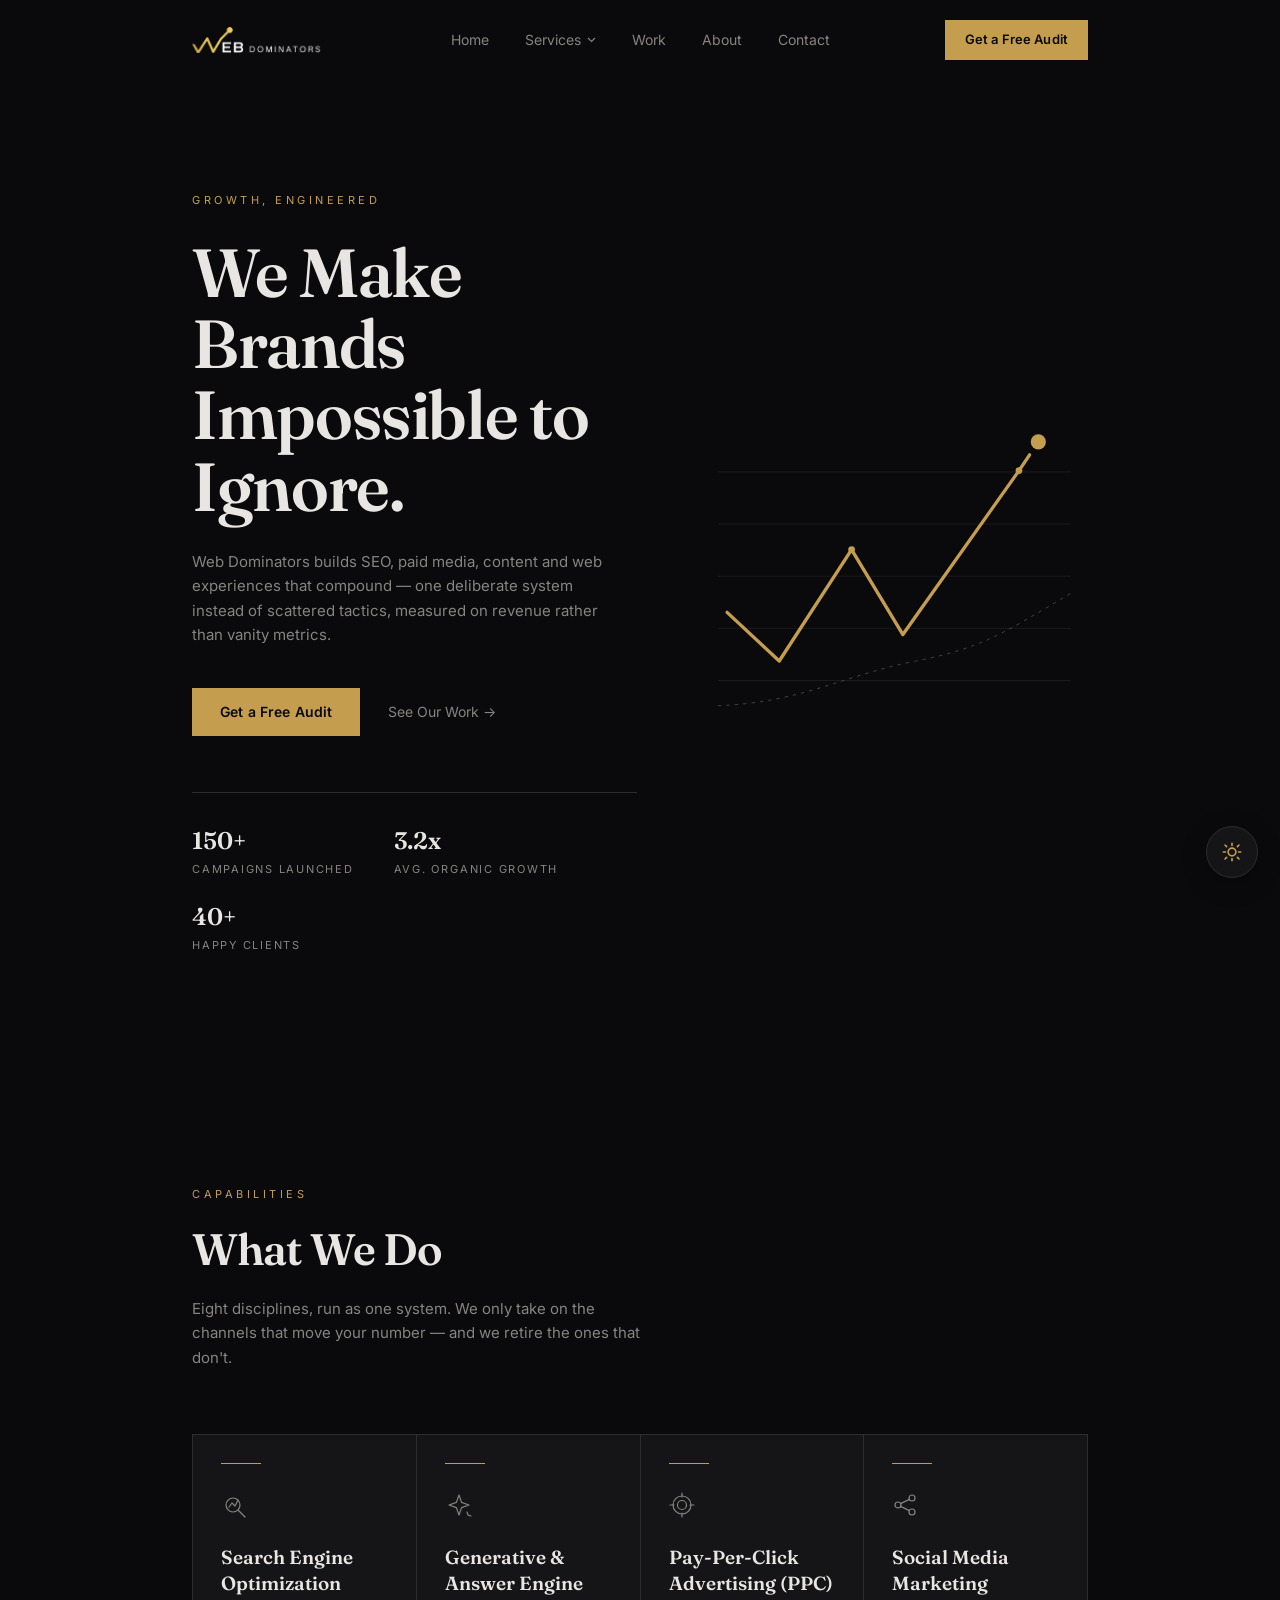
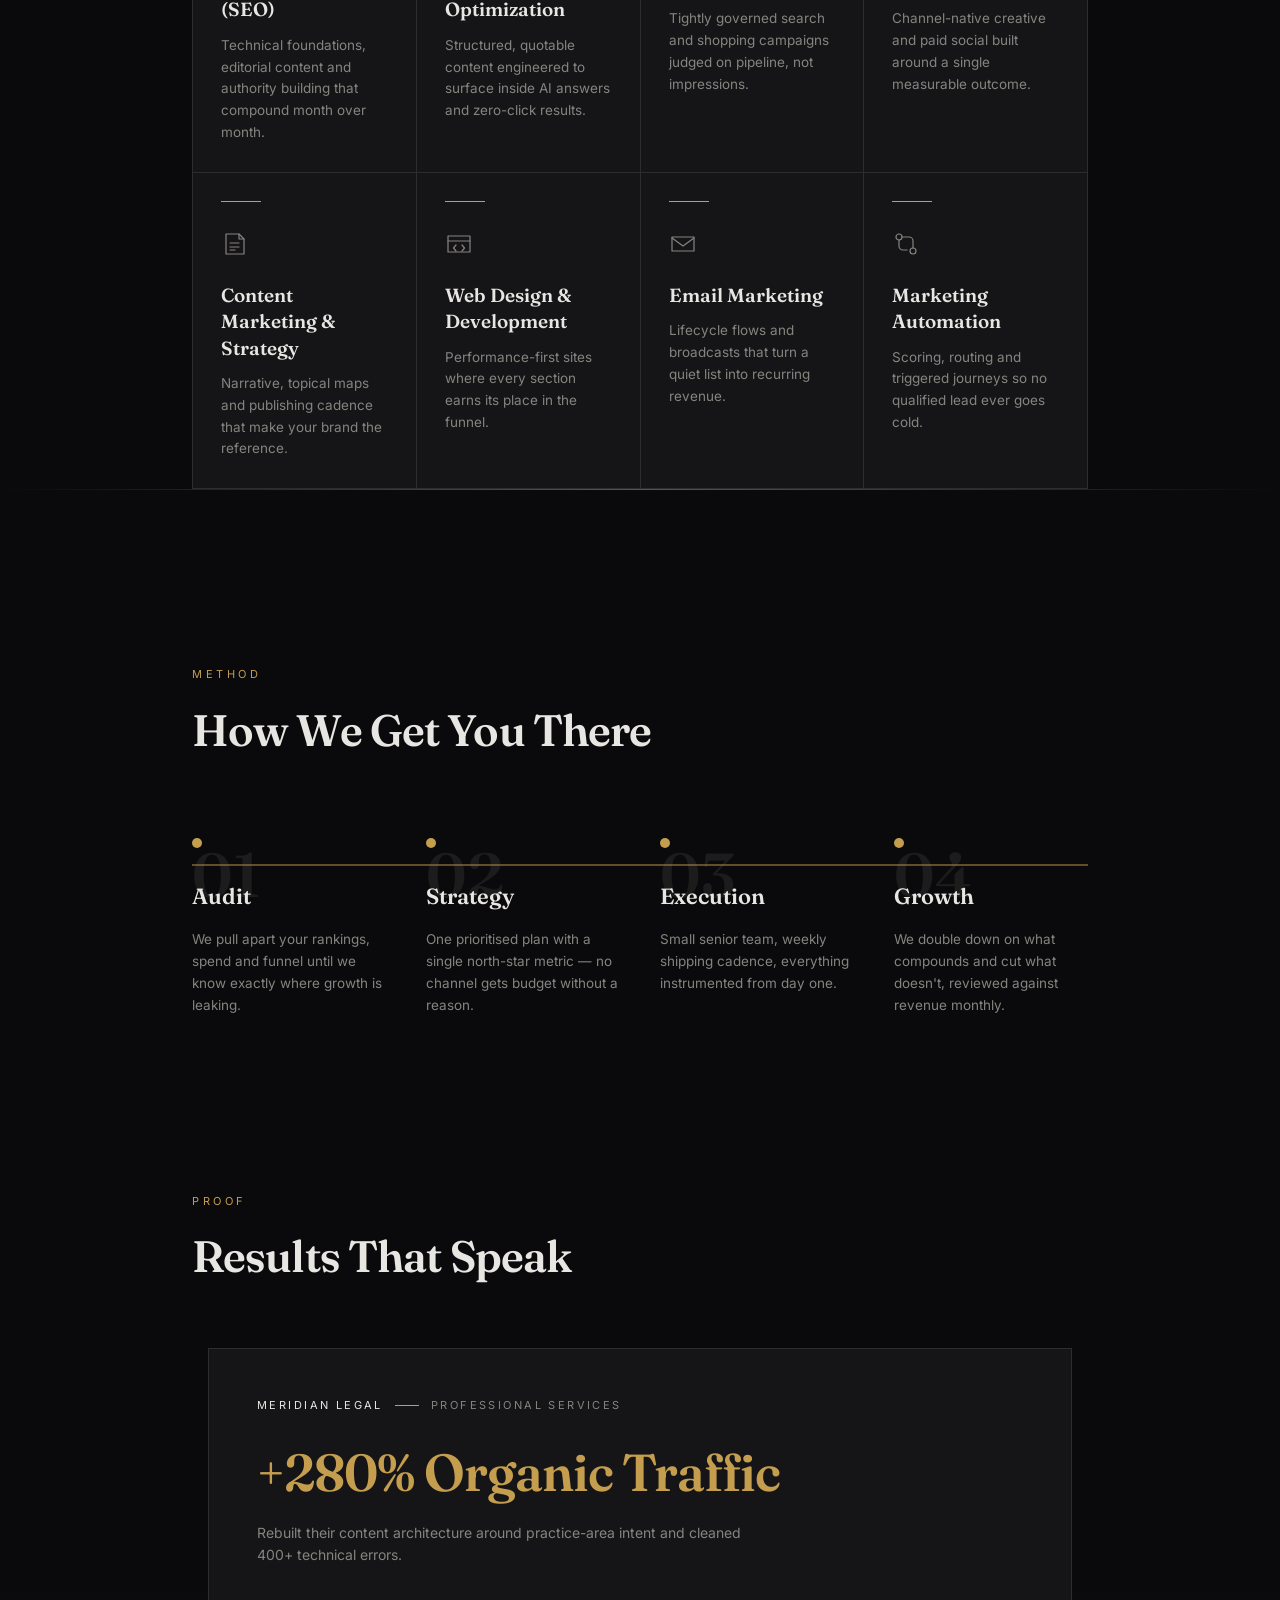
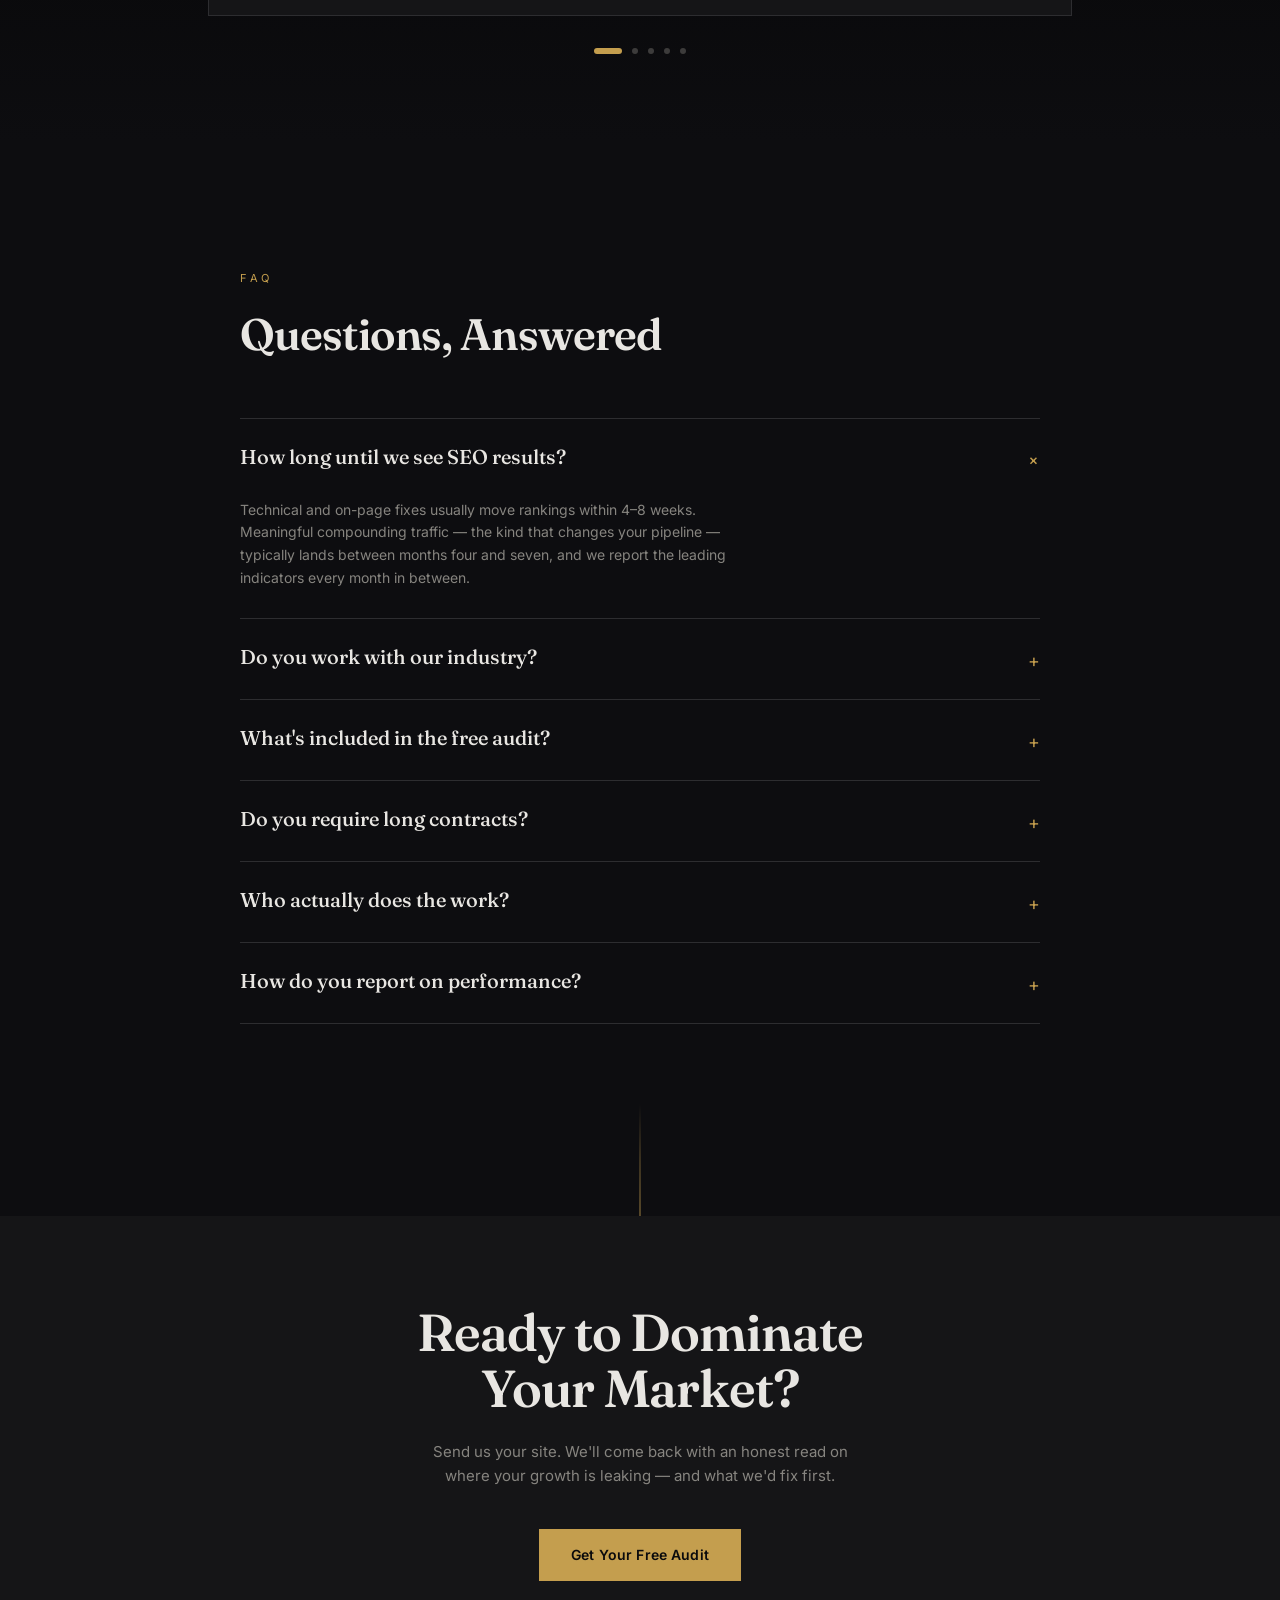
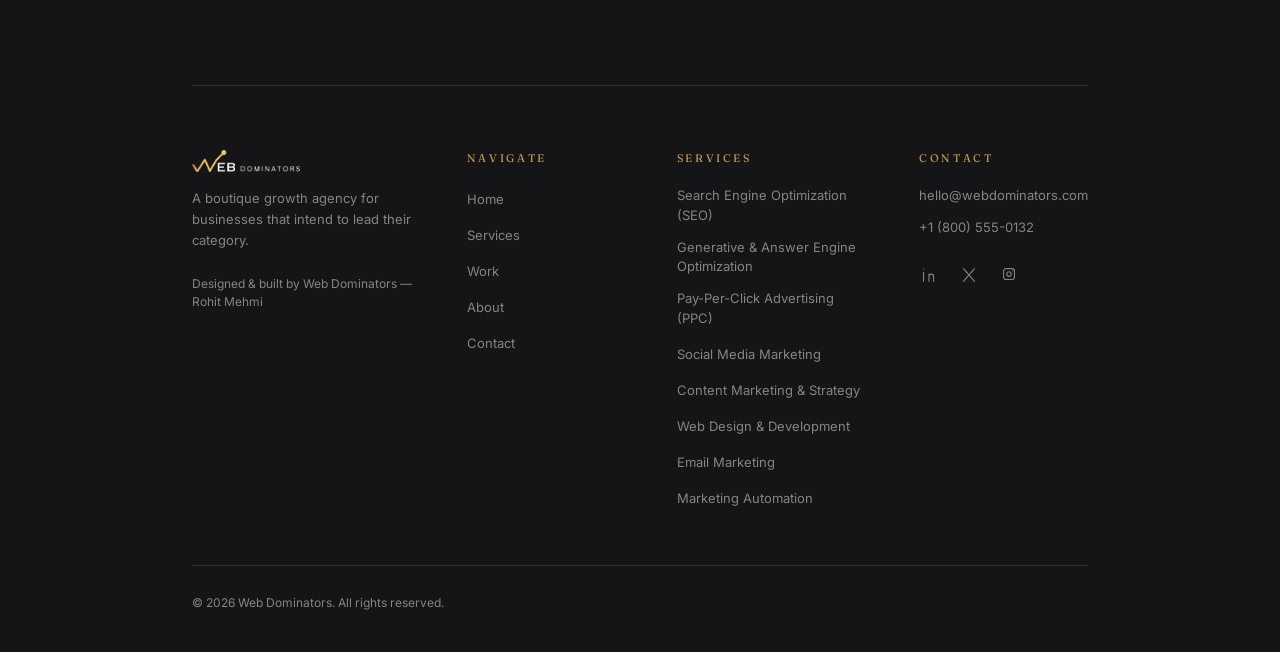
==== commit 24f7b375: "Update index.html" ====
--- a/index.html
+++ b/index.html
@@ -196,9 +196,6 @@
                   style="animation:dotPulse 4.6s var(--ease-expo) 0.8s infinite"></circle>
               </svg></div>
           </div>
-        </div>
-        <div aria-hidden="true"
-          class="pointer-events-none absolute inset-x-0 bottom-0 mx-auto h-24 w-px bg-gradient-to-b from-transparent to-accent/60">
         </div>
       </section>
       <section id="services" class="section-y relative">
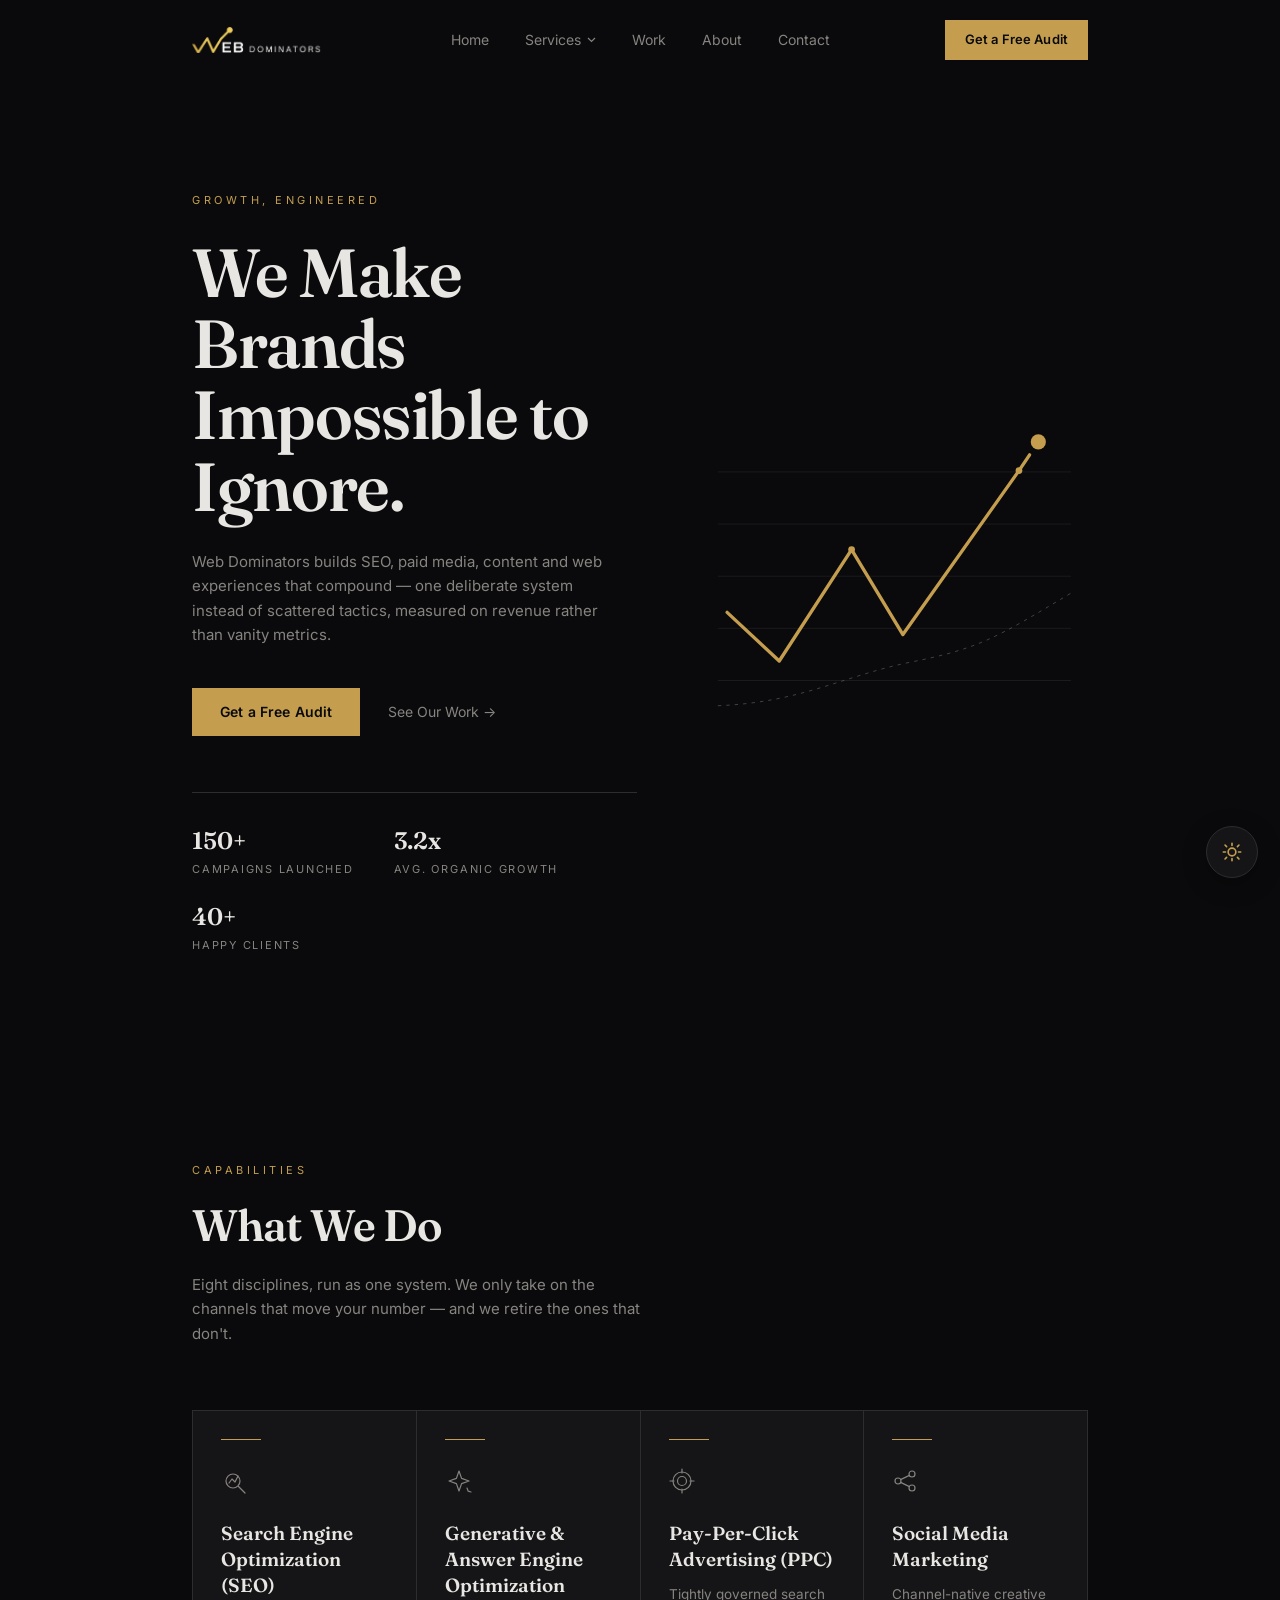
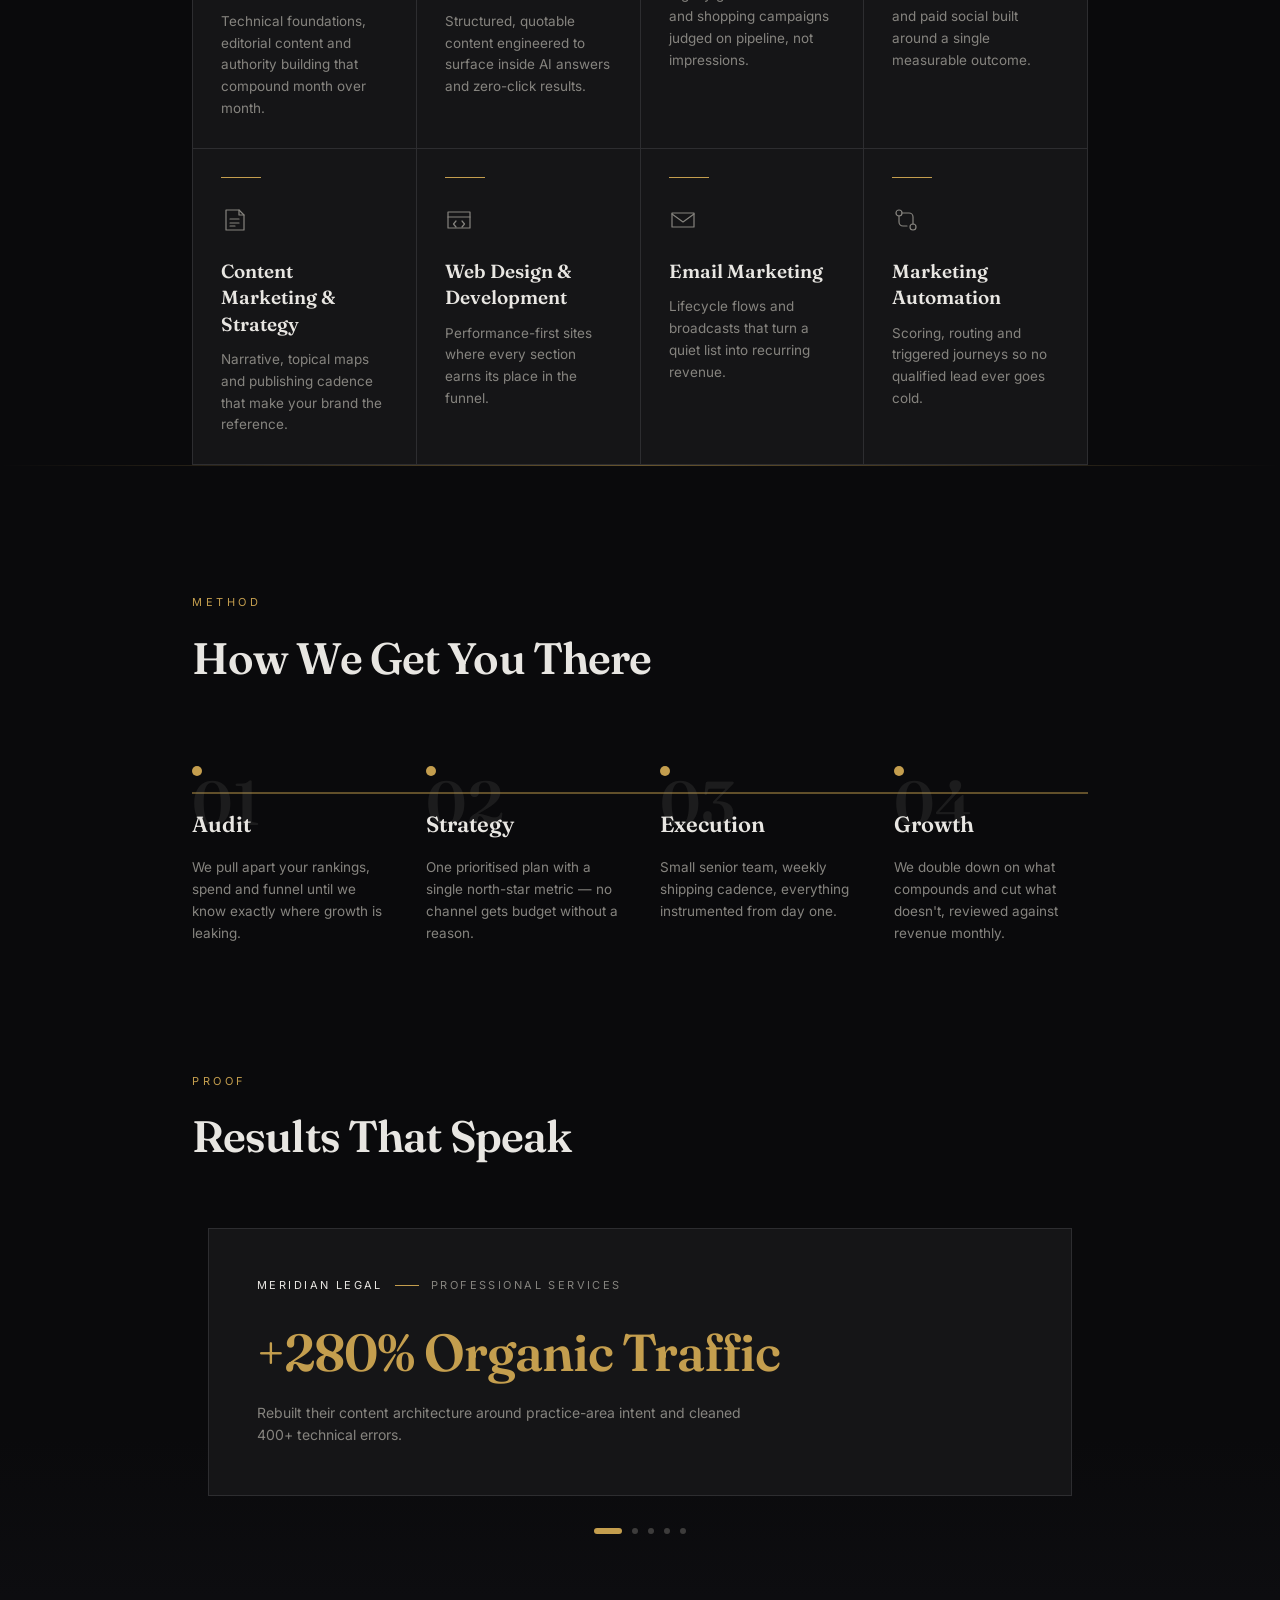
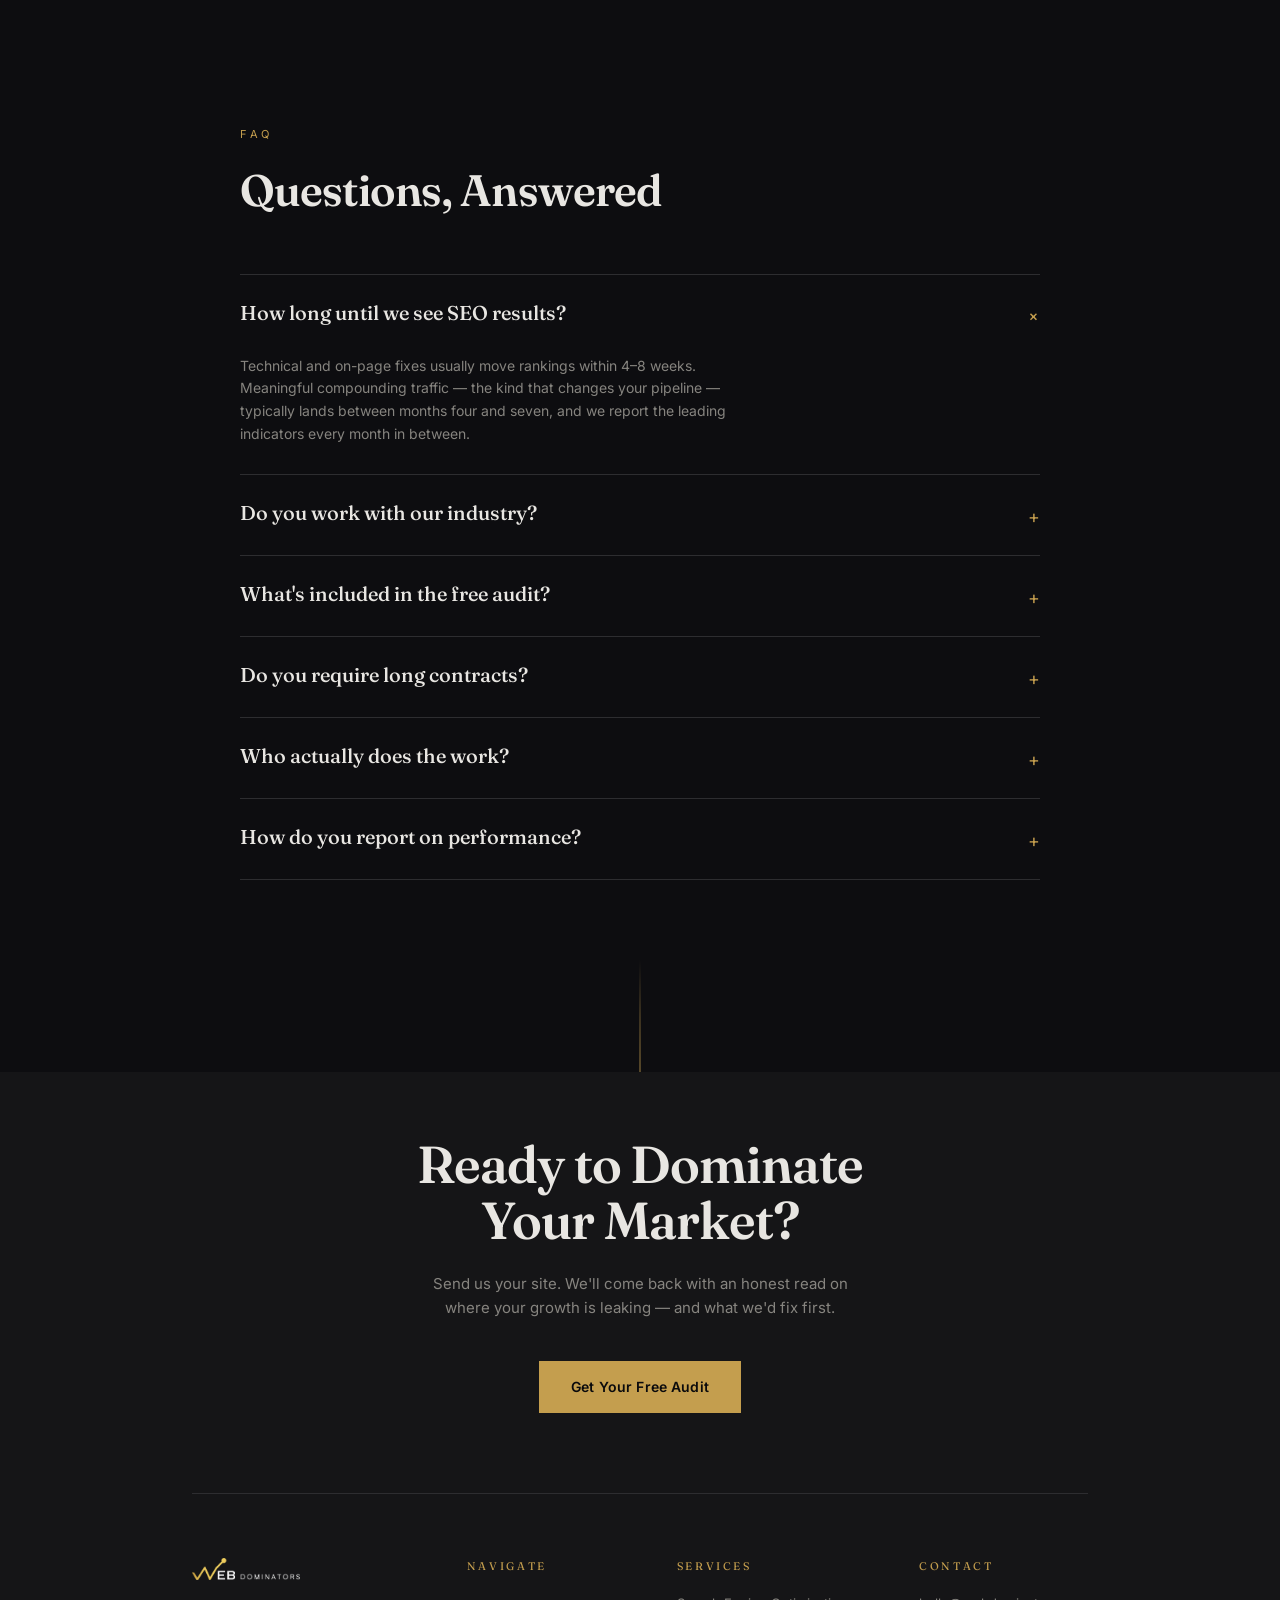
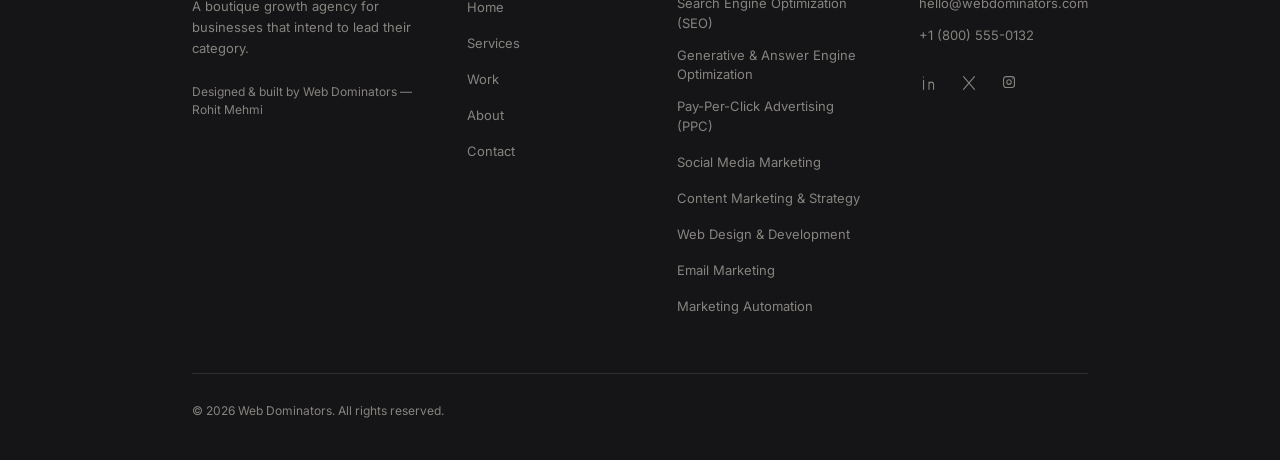
==== commit fbdf1863: "Update index.html" ====
--- a/index.html
+++ b/index.html
@@ -52,7 +52,7 @@
                 class="absolute left-1/2 top-full w-[560px] -translate-x-1/2 pt-6 transition-all duration-500 ease-expo pointer-events-none translate-y-2 opacity-0">
                 <div
                   class="grid grid-cols-2 gap-x-6 gap-y-1 rounded-md border border-border bg-surface/95 p-5 backdrop-blur-xl">
-                  <a href="#services"
+                  <a href="seo-services.html"
                     class="group rounded-sm px-3 py-2.5 transition-colors duration-500 ease-expo hover:bg-background/60"><span
                       class="block text-[13px] font-medium text-foreground">Search Engine Optimization (SEO)<span
                         class="mt-1 block h-px w-0 bg-accent transition-[width] duration-500 ease-expo group-hover:w-full"></span></span><span
@@ -125,7 +125,7 @@
               <div id="mobile-acc-panel" class="grid transition-[grid-template-rows,opacity] duration-500 ease-expo"
                 style="grid-template-rows:0fr;opacity:0">
                 <div class="overflow-hidden">
-                  <div class="flex flex-col gap-3 pt-5"><a href="#services" class="text-sm text-muted-foreground">Search
+                  <div class="flex flex-col gap-3 pt-5"><a href="seo-services.html" class="text-sm text-muted-foreground">Search
                       Engine Optimization (SEO)</a><a href="#services" class="text-sm text-muted-foreground">Generative
                       &amp; Answer Engine Optimization</a><a href="#services"
                       class="text-sm text-muted-foreground">Pay-Per-Click Advertising (PPC)</a><a href="#services"
@@ -688,7 +688,7 @@
             <div>
               <h3 class="text-[11px] uppercase tracking-[0.24em] text-accent">Services</h3>
               <ul class="mt-5 space-y-3">
-                <li><a href="#services" class="link-underline text-[13px] text-muted-foreground">Search Engine
+                <li><a href="seo-services.html" class="link-underline text-[13px] text-muted-foreground">Search Engine
                     Optimization (SEO)</a></li>
                 <li><a href="#services" class="link-underline text-[13px] text-muted-foreground">Generative &amp; Answer
                     Engine Optimization</a></li>
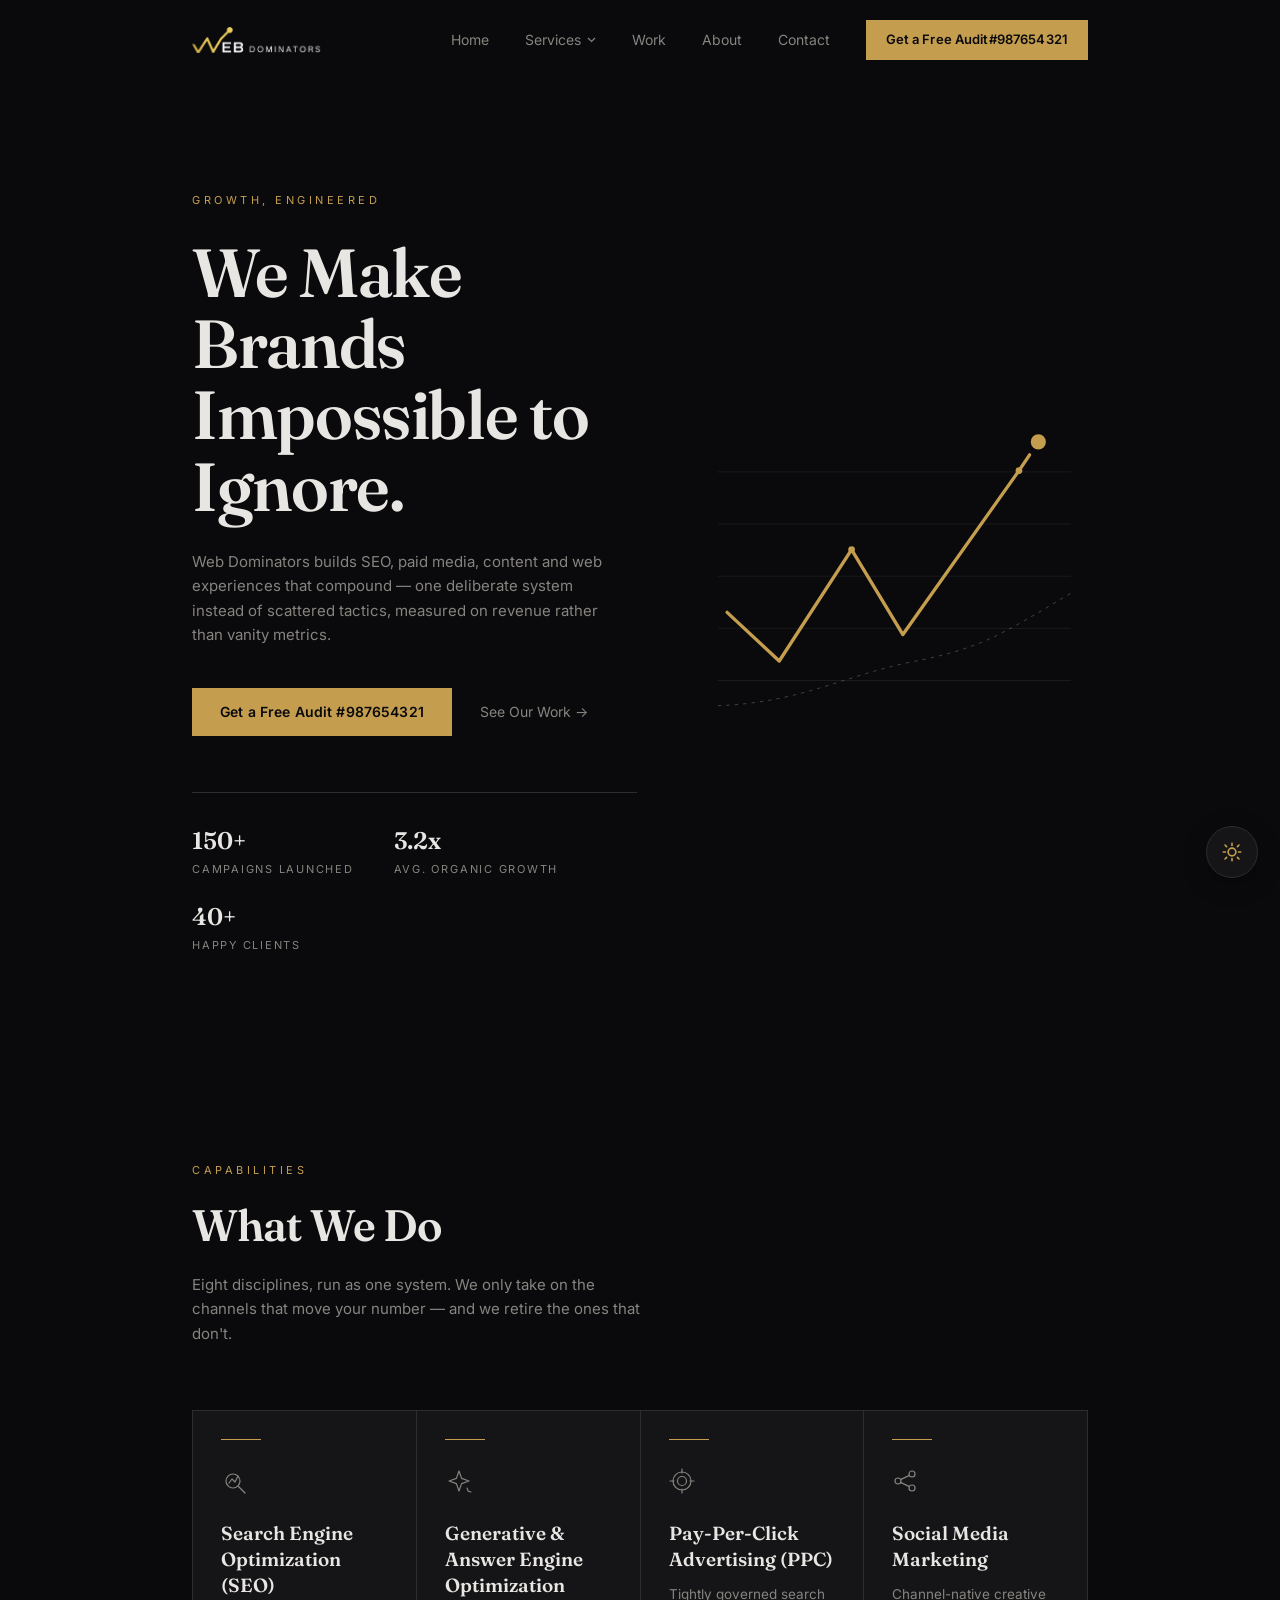
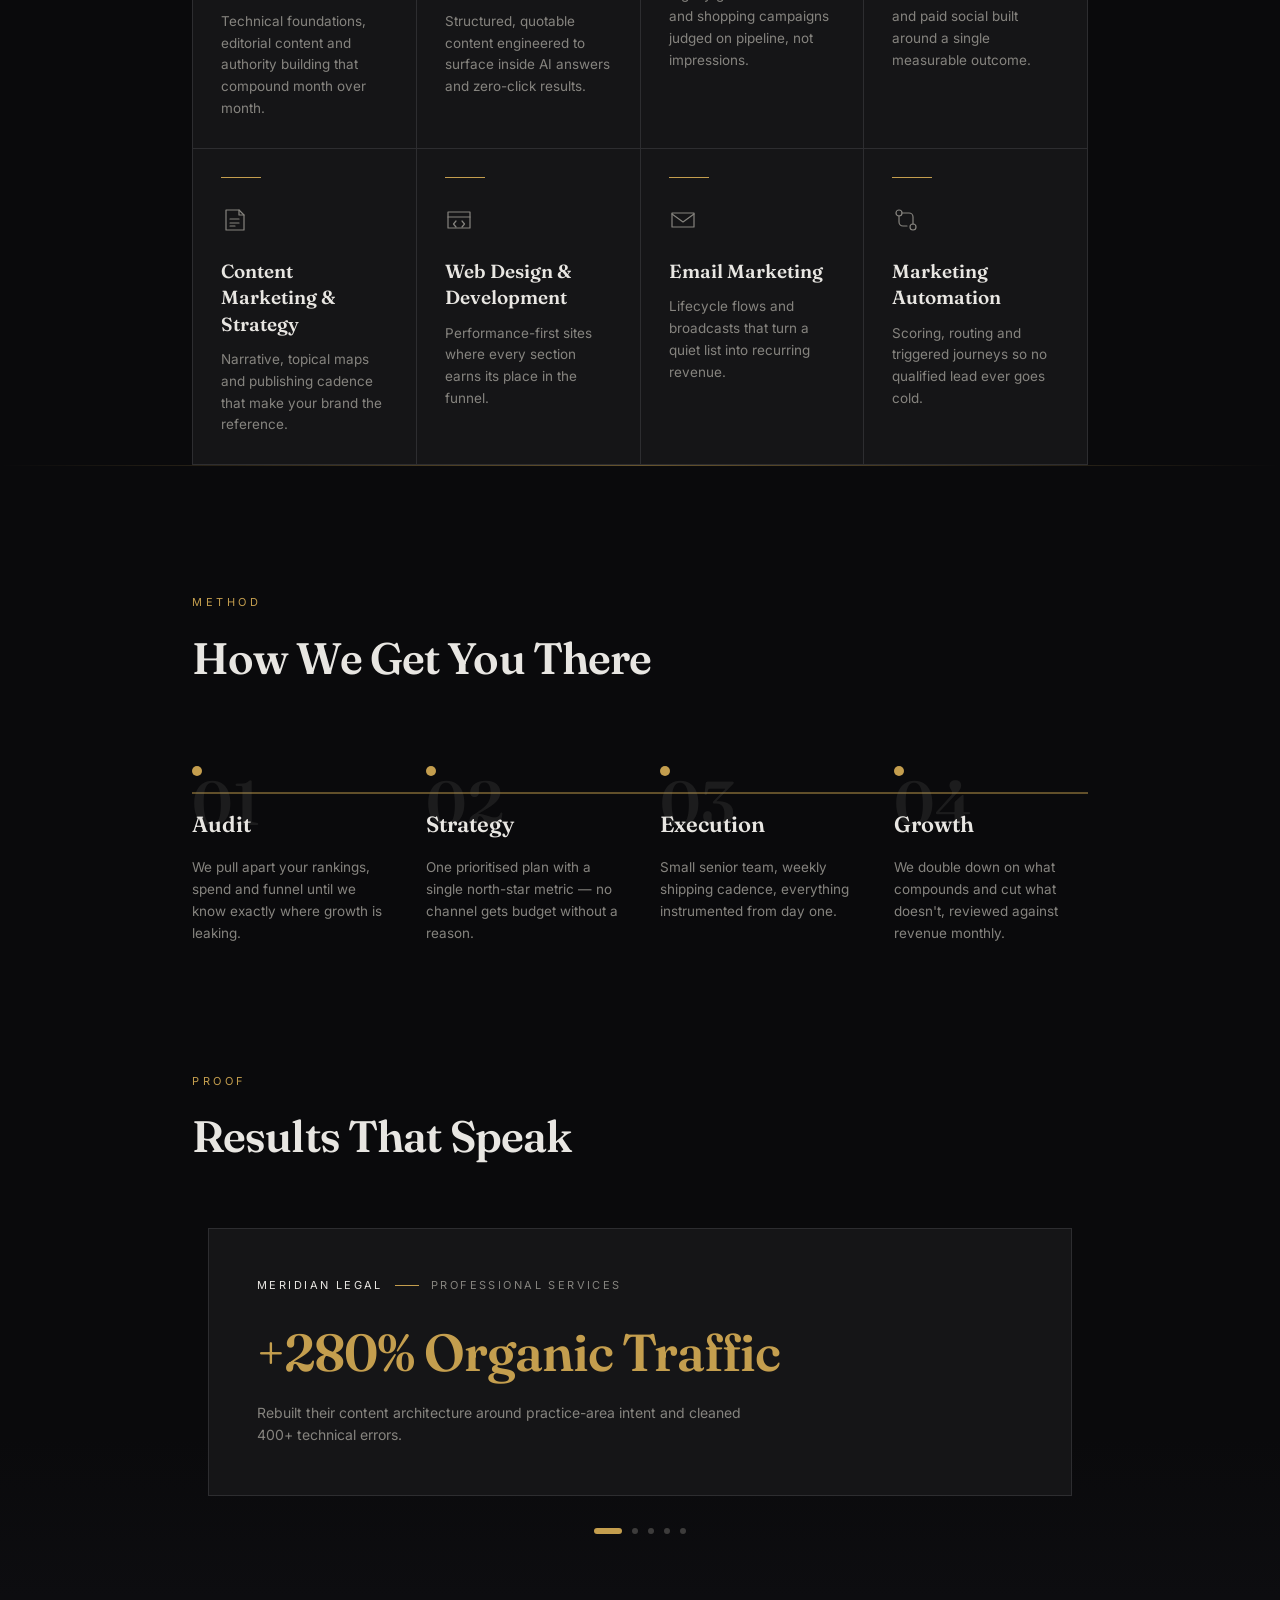
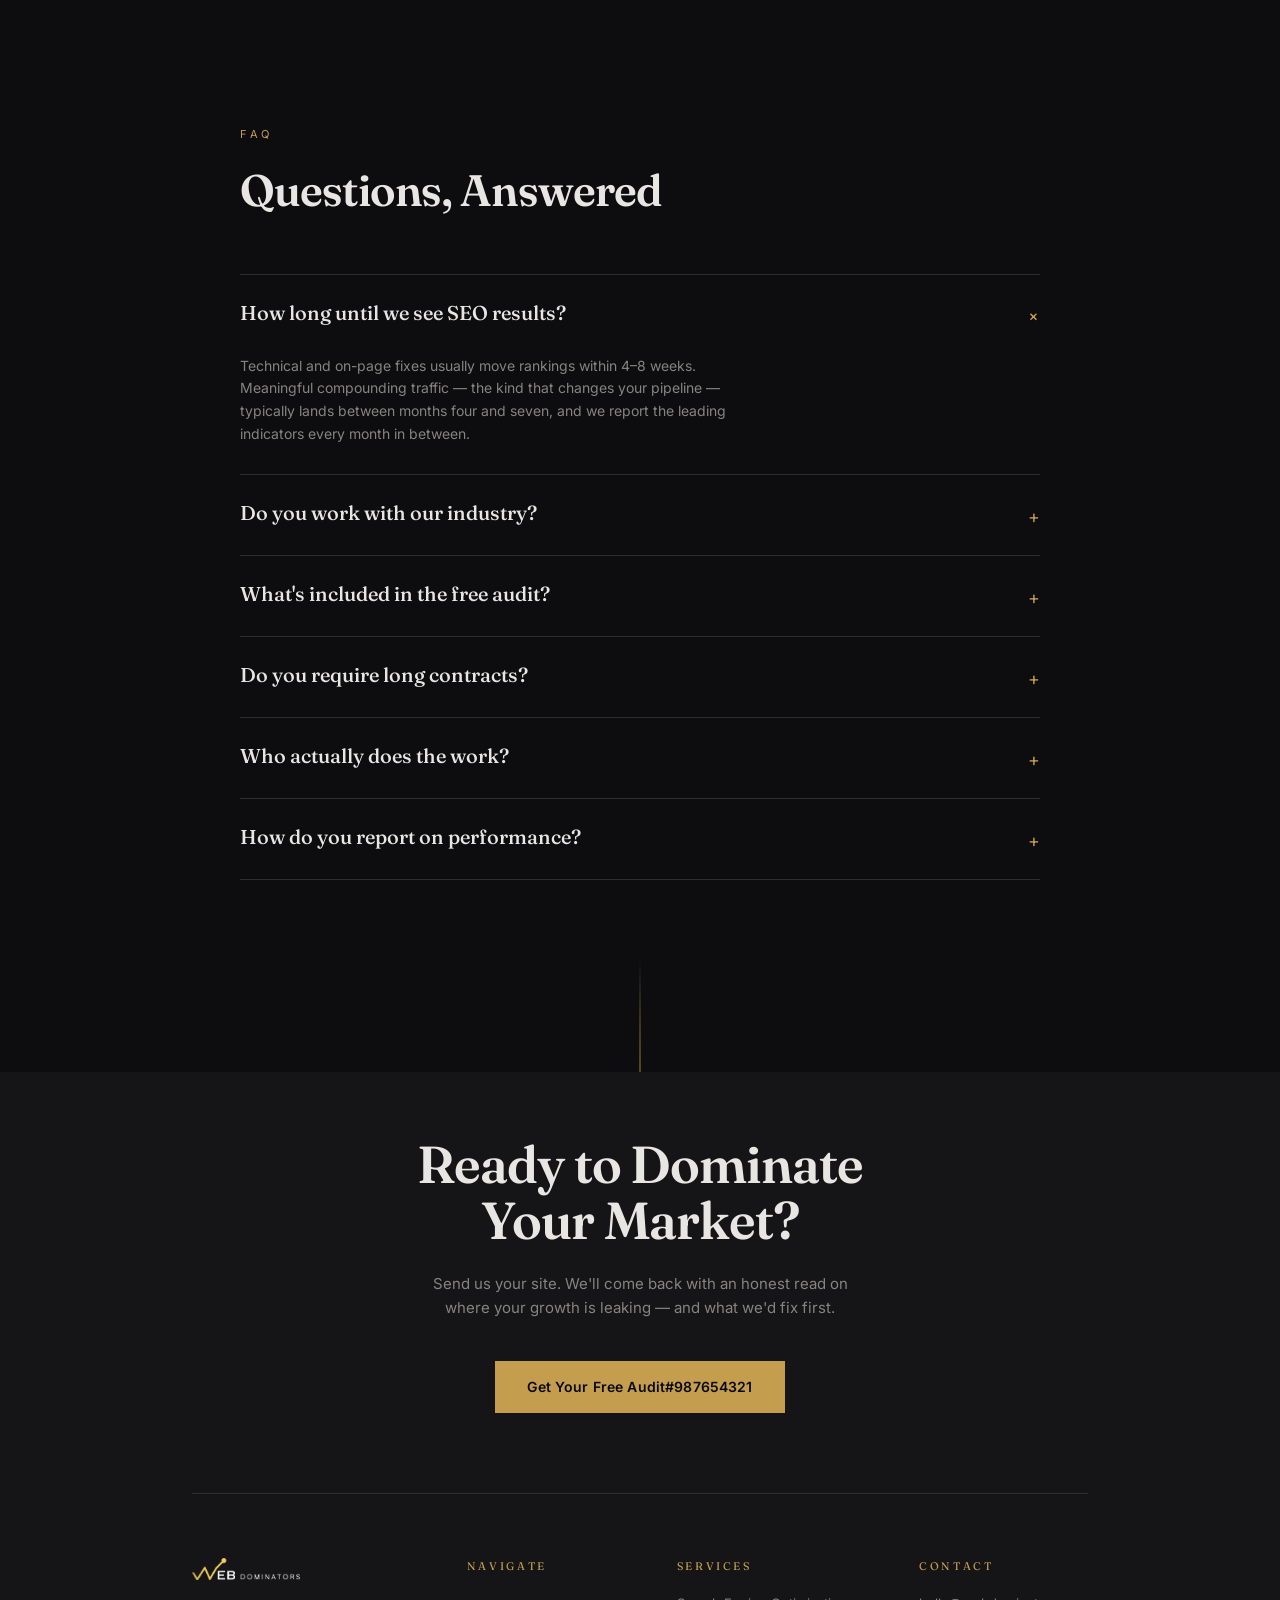
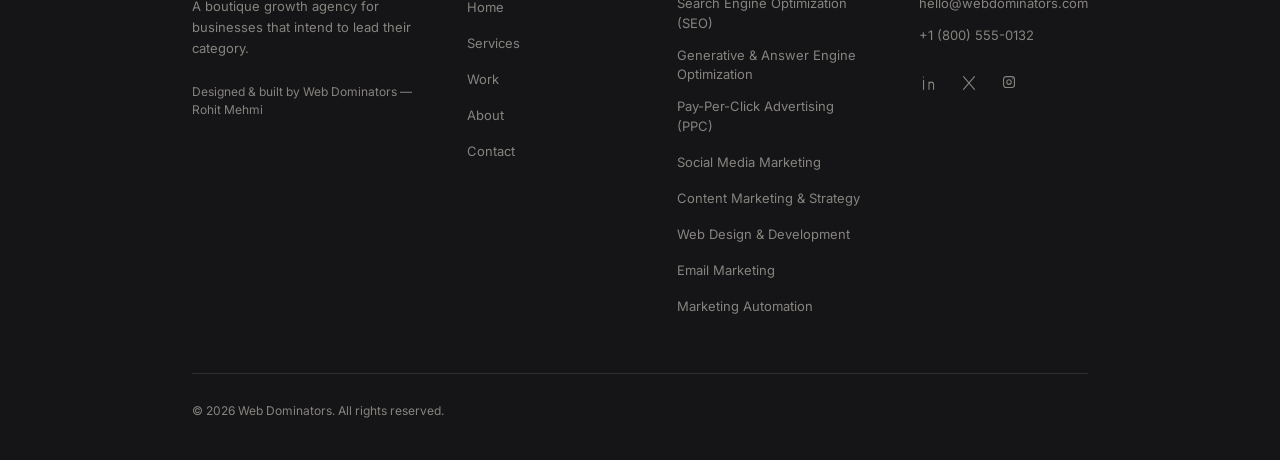
==== commit a26ed0c2: "Update index.html" ====
--- a/index.html
+++ b/index.html
@@ -102,8 +102,8 @@
               style="animation-delay:480ms">Contact</a>
           </nav>
           <div class="hidden justify-self-end md:block"><a href="#contact"
-              class="enter btn-gold inline-flex rounded-sm px-5 py-2.5 text-[13px]" style="animation-delay:560ms">Get a
-              Free Audit</a></div><button id="mobile-menu-btn" aria-label="Menu"
+              class="enter btn-gold btn-audit inline-flex rounded-sm px-5 py-2.5 text-[13px]" style="animation-delay:560ms">Get a
+              Free Audit <span class="rank-badge" aria-hidden="true"><span class="rank-hash">#</span><span class="rank-slot"><span class="rank-strip"><span>9</span><span>8</span><span>7</span><span>6</span><span>5</span><span>4</span><span>3</span><span>2</span><span>1</span></span></span></span></a></div><button id="mobile-menu-btn" aria-label="Menu"
             class="justify-self-end md:hidden"><span class="block h-px w-6 bg-foreground"></span><span
               class="mt-1.5 block h-px w-6 bg-foreground"></span></button>
         </div>
@@ -138,7 +138,7 @@
               </div>
             </div><a href="#work" class="font-display text-2xl">Work</a><a href="#process"
               class="font-display text-2xl">About</a><a href="#contact" class="font-display text-2xl">Contact</a><a
-              href="#contact" class="btn-gold mt-4 rounded-sm px-6 py-3 text-sm">Get a Free Audit</a>
+              href="#contact" class="btn-gold btn-audit mt-4 rounded-sm px-6 py-3 text-sm">Get a Free Audit <span class="rank-badge" aria-hidden="true"><span class="rank-hash">#</span><span class="rank-slot"><span class="rank-strip"><span>9</span><span>8</span><span>7</span><span>6</span><span>5</span><span>4</span><span>3</span><span>2</span><span>1</span></span></span></span></a>
           </div>
         </div>
       </div>
@@ -158,7 +158,7 @@
                 compound — one deliberate system instead of scattered tactics, measured on revenue rather than vanity
                 metrics.</p>
               <div class="enter mt-10 flex flex-wrap items-center gap-7" style="animation-delay:460ms"><a
-                  href="#contact" class="btn-gold rounded-sm px-7 py-3.5 text-sm">Get a Free Audit</a><a href="#work"
+                  href="#contact" class="btn-gold btn-audit rounded-sm px-7 py-3.5 text-sm">Get a Free Audit <span class="rank-badge" aria-hidden="true"><span class="rank-hash">#</span><span class="rank-slot"><span class="rank-strip"><span>9</span><span>8</span><span>7</span><span>6</span><span>5</span><span>4</span><span>3</span><span>2</span><span>1</span></span></span></span></a><a href="#work"
                   class="link-underline text-sm text-muted-foreground">See Our Work →</a></div>
               <div class="enter mt-14 flex flex-wrap items-end gap-x-10 gap-y-6 border-t border-border pt-8"
                 style="animation-delay:580ms">
@@ -659,7 +659,7 @@
             <p class="mx-auto mt-6 max-w-[48ch] text-[15px] leading-relaxed text-muted-foreground">Send us your site.
               We'll come back with an honest read on where your growth is leaking — and what we'd fix first.</p>
             <div class="mt-10"><a href="mailto:hello@webdominators.com"
-                class="btn-gold glow-pulse inline-flex rounded-sm px-8 py-4 text-sm">Get Your Free Audit</a></div>
+                class="btn-gold btn-audit glow-pulse inline-flex rounded-sm px-8 py-4 text-sm">Get Your Free Audit <span class="rank-badge" aria-hidden="true"><span class="rank-hash">#</span><span class="rank-slot"><span class="rank-strip"><span>9</span><span>8</span><span>7</span><span>6</span><span>5</span><span>4</span><span>3</span><span>2</span><span>1</span></span></span></span></a></div>
           </div>
         </div>
       </section>
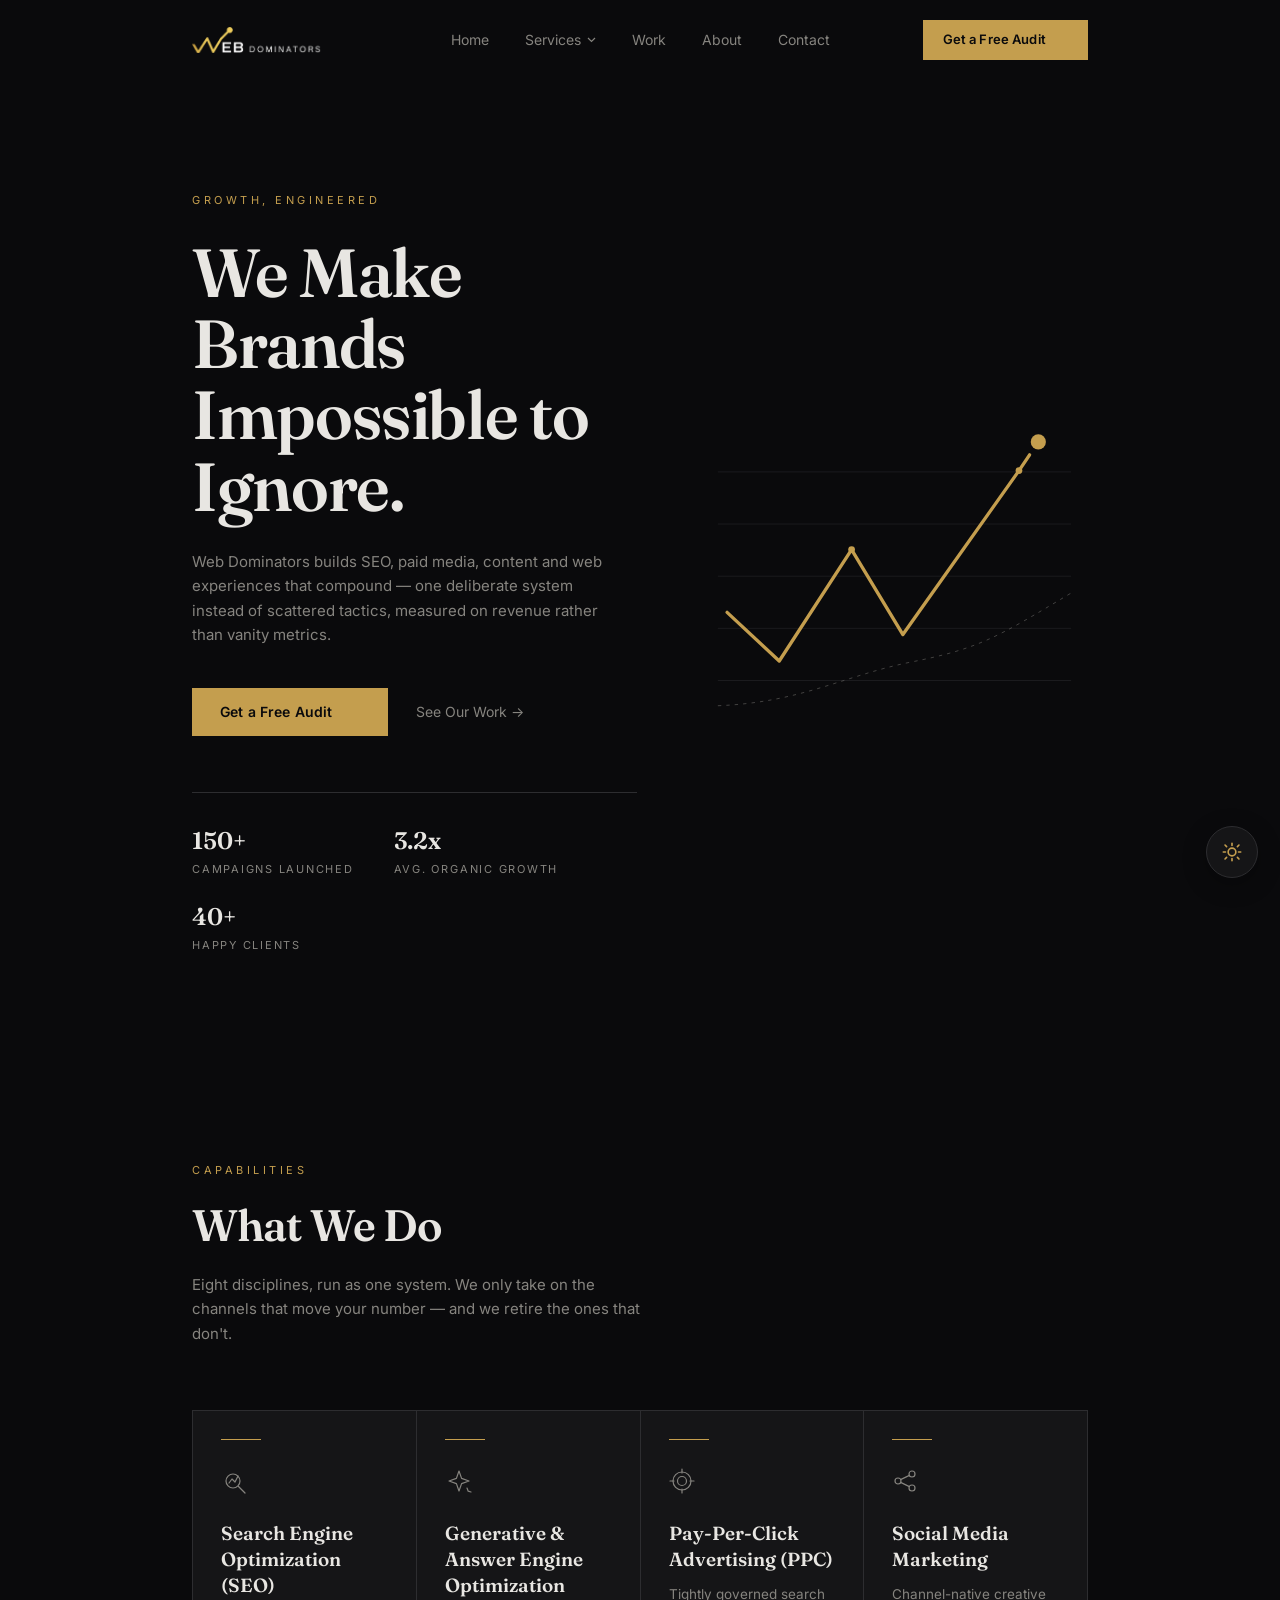
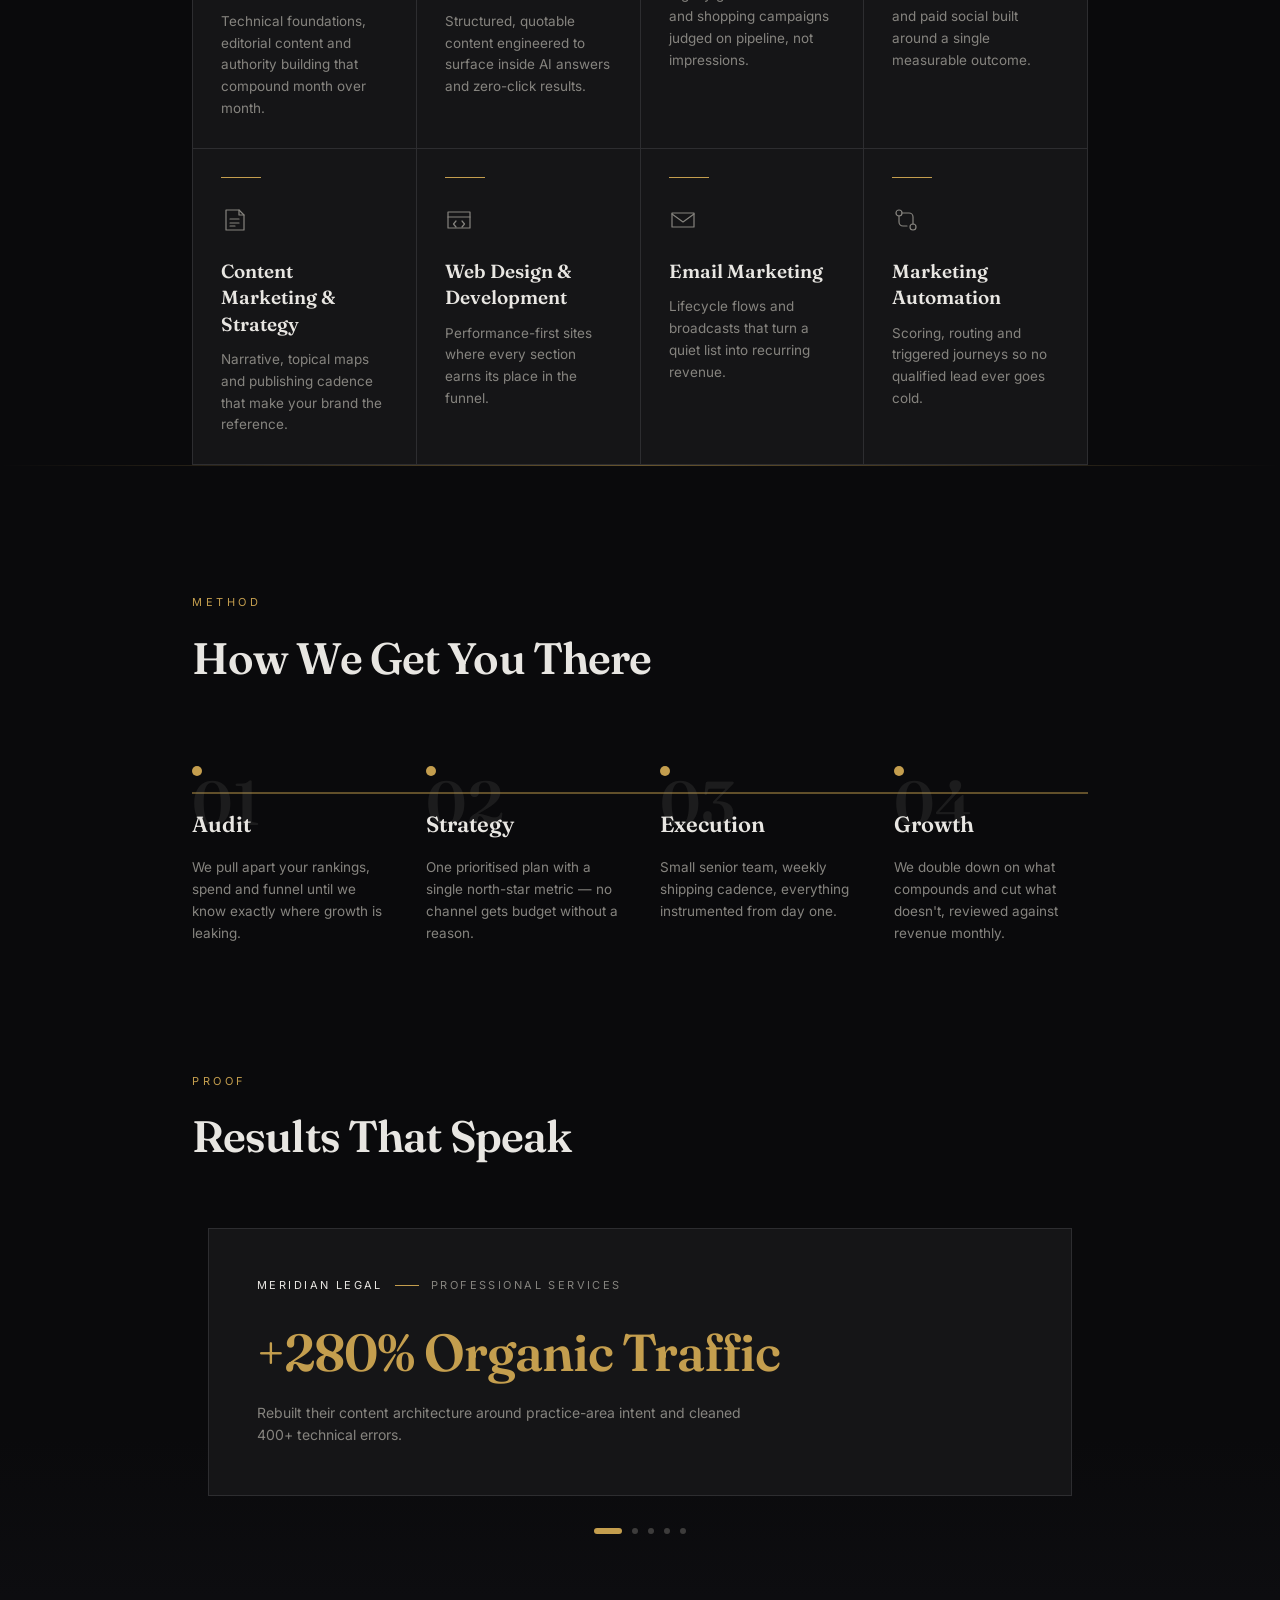
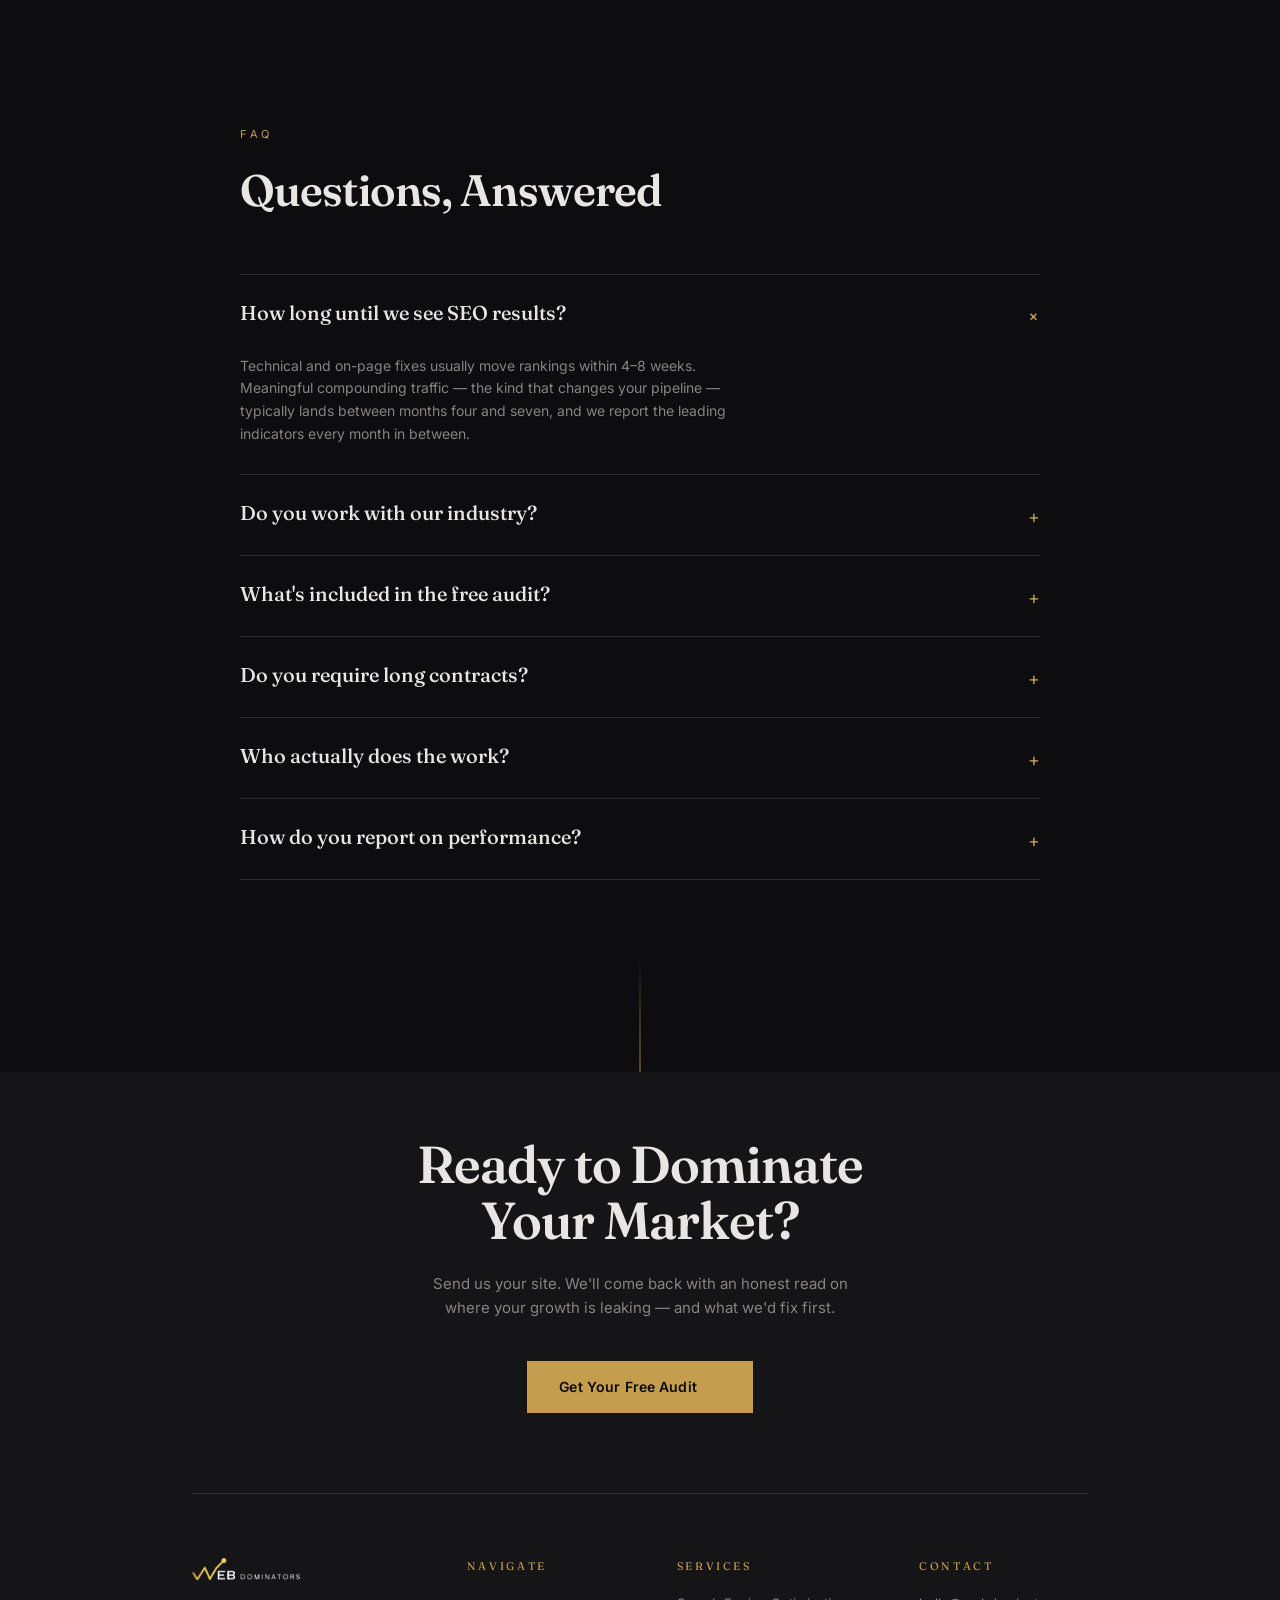
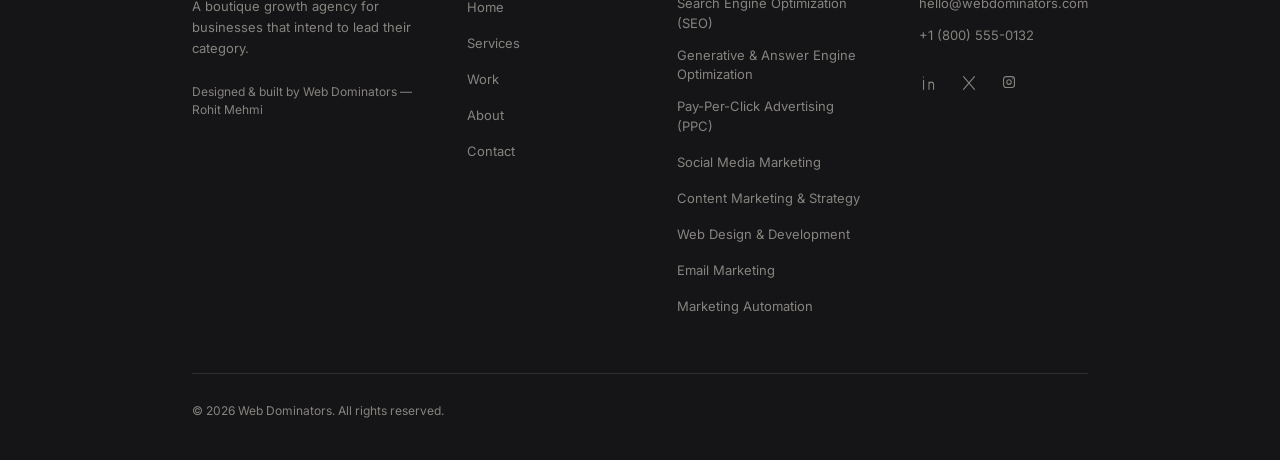
==== commit f3682dc6: "Update index.html" ====
--- a/index.html
+++ b/index.html
@@ -108,41 +108,41 @@
               class="mt-1.5 block h-px w-6 bg-foreground"></span></button>
         </div>
       </div>
-      <div id="mobile-overlay"
-        class="fixed inset-0 z-50 bg-background transition-transform duration-700 ease-expo md:hidden -translate-y-full">
-        <div class="flex h-full flex-col px-6 py-5">
-          <div class="flex items-center justify-between"><a href="#home" class="flex items-center gap-2.5 shrink-0"><img
-                src="logo.png" alt="Web Dominators" width="119" height="26"
-                style="height:26px;width:auto;flex-shrink:0;"></a><button id="mobile-close-btn" aria-label="Close menu"
-              class="p-2"><svg width="18" height="18" viewBox="0 0 18 18" aria-hidden="true">
-                <path d="M1 1l16 16M17 1L1 17" stroke="var(--foreground)" stroke-width="1.2"></path>
-              </svg></button></div>
-          <div class="mt-14 flex flex-col items-center gap-7 overflow-y-auto text-center"><a href="#home"
-              class="font-display text-2xl">Home</a>
-            <div class="w-full"><button id="mobile-acc-btn"
-                class="mx-auto flex items-center gap-2 font-display text-2xl">Services<span id="mobile-acc-icon"
-                  class="text-accent transition-transform duration-500 ease-expo ">+</span></button>
-              <div id="mobile-acc-panel" class="grid transition-[grid-template-rows,opacity] duration-500 ease-expo"
-                style="grid-template-rows:0fr;opacity:0">
-                <div class="overflow-hidden">
-                  <div class="flex flex-col gap-3 pt-5"><a href="seo-services.html" class="text-sm text-muted-foreground">Search
-                      Engine Optimization (SEO)</a><a href="#services" class="text-sm text-muted-foreground">Generative
-                      &amp; Answer Engine Optimization</a><a href="#services"
-                      class="text-sm text-muted-foreground">Pay-Per-Click Advertising (PPC)</a><a href="#services"
-                      class="text-sm text-muted-foreground">Social Media Marketing</a><a href="#services"
-                      class="text-sm text-muted-foreground">Content Marketing &amp; Strategy</a><a href="#services"
-                      class="text-sm text-muted-foreground">Web Design &amp; Development</a><a href="#services"
-                      class="text-sm text-muted-foreground">Email Marketing</a><a href="#services"
-                      class="text-sm text-muted-foreground">Marketing Automation</a></div>
-                </div>
+    </header>
+    <div id="mobile-overlay"
+      class="fixed inset-0 z-50 bg-background transition-transform duration-700 ease-expo md:hidden -translate-y-full">
+      <div class="flex h-full flex-col px-6 py-5">
+        <div class="flex items-center justify-between"><a href="#home" class="flex items-center gap-2.5 shrink-0"><img
+              src="logo.png" alt="Web Dominators" width="119" height="26"
+              style="height:26px;width:auto;flex-shrink:0;"></a><button id="mobile-close-btn" aria-label="Close menu"
+            class="p-2"><svg width="18" height="18" viewBox="0 0 18 18" aria-hidden="true">
+              <path d="M1 1l16 16M17 1L1 17" stroke="var(--foreground)" stroke-width="1.2"></path>
+            </svg></button></div>
+        <div class="mt-14 flex flex-col items-center gap-7 overflow-y-auto text-center"><a href="#home"
+            class="font-display text-2xl">Home</a>
+          <div class="w-full"><button id="mobile-acc-btn"
+              class="mx-auto flex items-center gap-2 font-display text-2xl">Services<span id="mobile-acc-icon"
+                class="text-accent transition-transform duration-500 ease-expo ">+</span></button>
+            <div id="mobile-acc-panel" class="grid transition-[grid-template-rows,opacity] duration-500 ease-expo"
+              style="grid-template-rows:0fr;opacity:0">
+              <div class="overflow-hidden">
+                <div class="flex flex-col gap-3 pt-5"><a href="seo-services.html" class="text-sm text-muted-foreground">Search
+                    Engine Optimization (SEO)</a><a href="#services" class="text-sm text-muted-foreground">Generative
+                    &amp; Answer Engine Optimization</a><a href="#services"
+                    class="text-sm text-muted-foreground">Pay-Per-Click Advertising (PPC)</a><a href="#services"
+                    class="text-sm text-muted-foreground">Social Media Marketing</a><a href="#services"
+                    class="text-sm text-muted-foreground">Content Marketing &amp; Strategy</a><a href="#services"
+                    class="text-sm text-muted-foreground">Web Design &amp; Development</a><a href="#services"
+                    class="text-sm text-muted-foreground">Email Marketing</a><a href="#services"
+                    class="text-sm text-muted-foreground">Marketing Automation</a></div>
               </div>
-            </div><a href="#work" class="font-display text-2xl">Work</a><a href="#process"
-              class="font-display text-2xl">About</a><a href="#contact" class="font-display text-2xl">Contact</a><a
-              href="#contact" class="btn-gold btn-audit mt-4 rounded-sm px-6 py-3 text-sm">Get a Free Audit <span class="rank-badge" aria-hidden="true"><span class="rank-hash">#</span><span class="rank-slot"><span class="rank-strip"><span>9</span><span>8</span><span>7</span><span>6</span><span>5</span><span>4</span><span>3</span><span>2</span><span>1</span></span></span></span></a>
-          </div>
+            </div>
+          </div><a href="#work" class="font-display text-2xl">Work</a><a href="#process"
+            class="font-display text-2xl">About</a><a href="#contact" class="font-display text-2xl">Contact</a><a
+            href="#contact" class="btn-gold btn-audit mt-4 rounded-sm px-6 py-3 text-sm">Get a Free Audit <span class="rank-badge" aria-hidden="true"><span class="rank-hash">#</span><span class="rank-slot"><span class="rank-strip"><span>9</span><span>8</span><span>7</span><span>6</span><span>5</span><span>4</span><span>3</span><span>2</span><span>1</span></span></span></span></a>
         </div>
       </div>
-    </header>
+    </div>
     <main>
       <section id="home" class="relative overflow-hidden pb-24 pt-36 lg:pb-36 lg:pt-48">
         <div class="shell">
